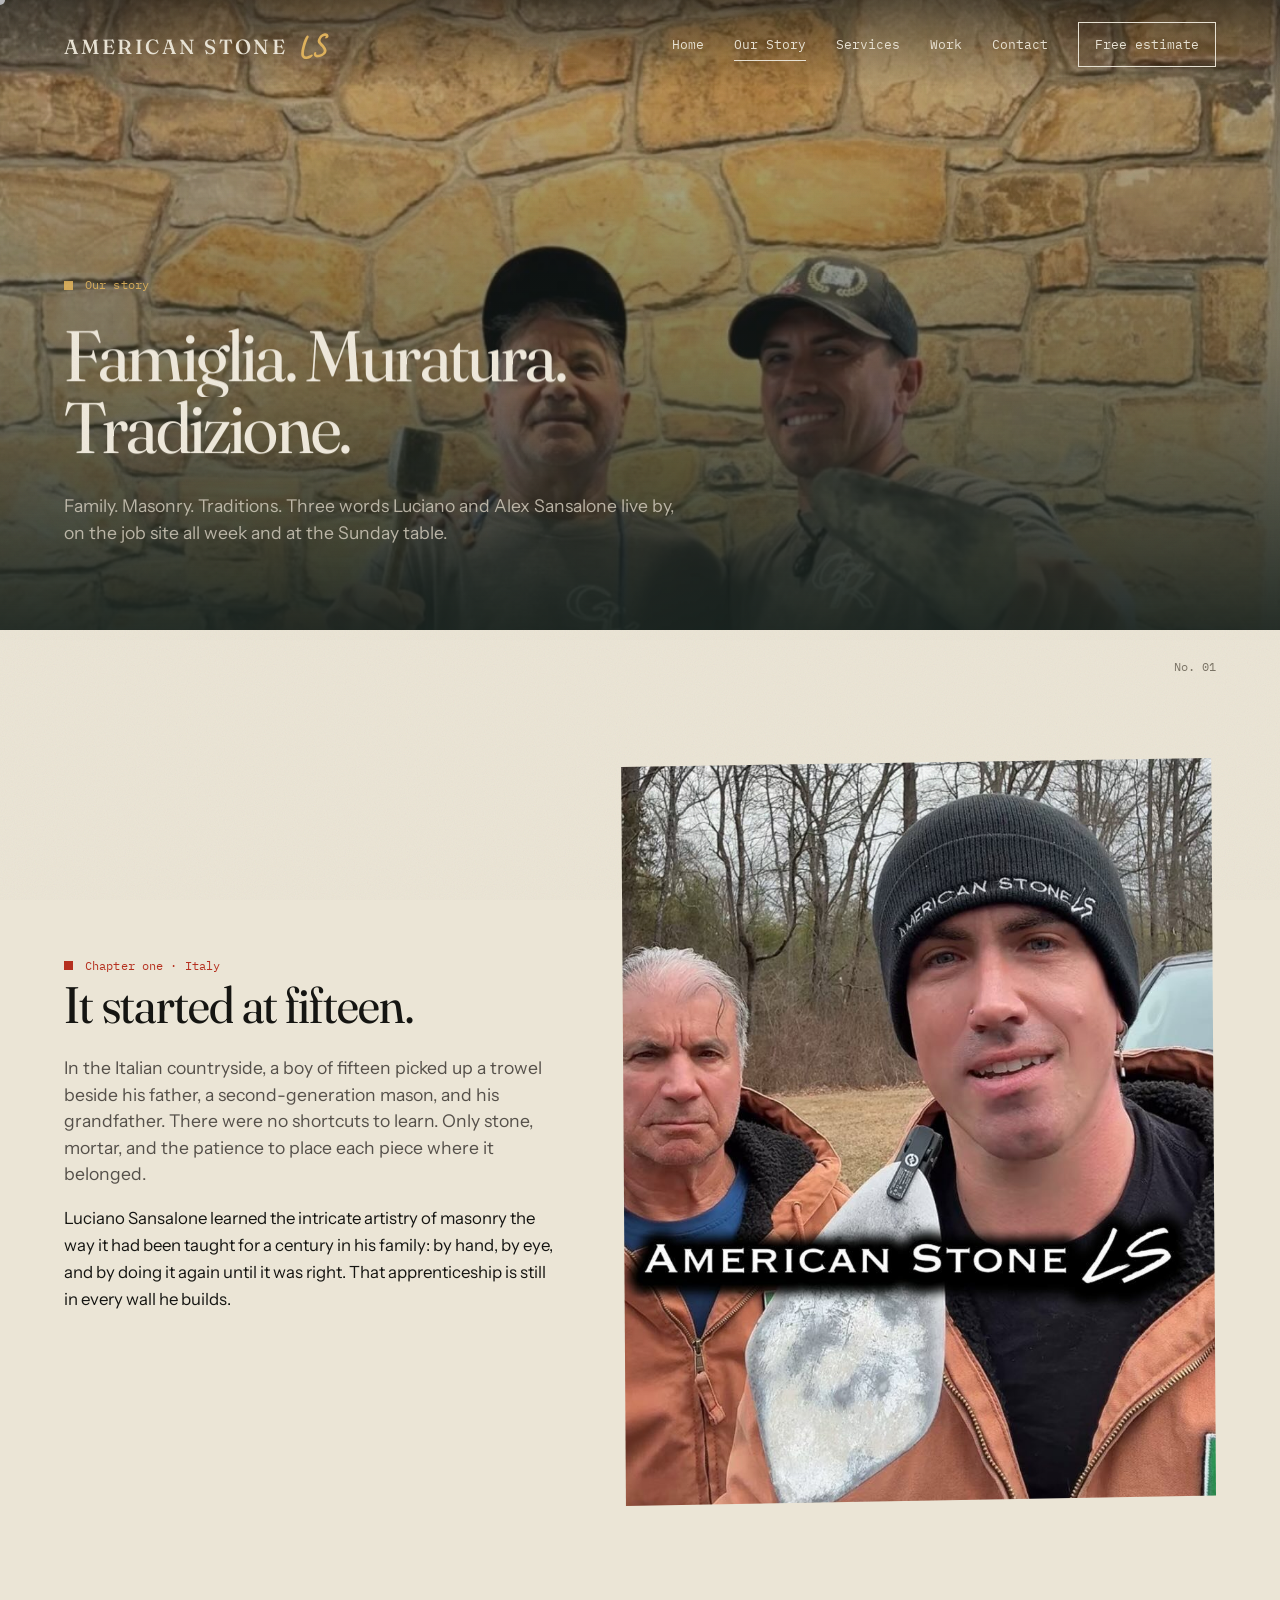
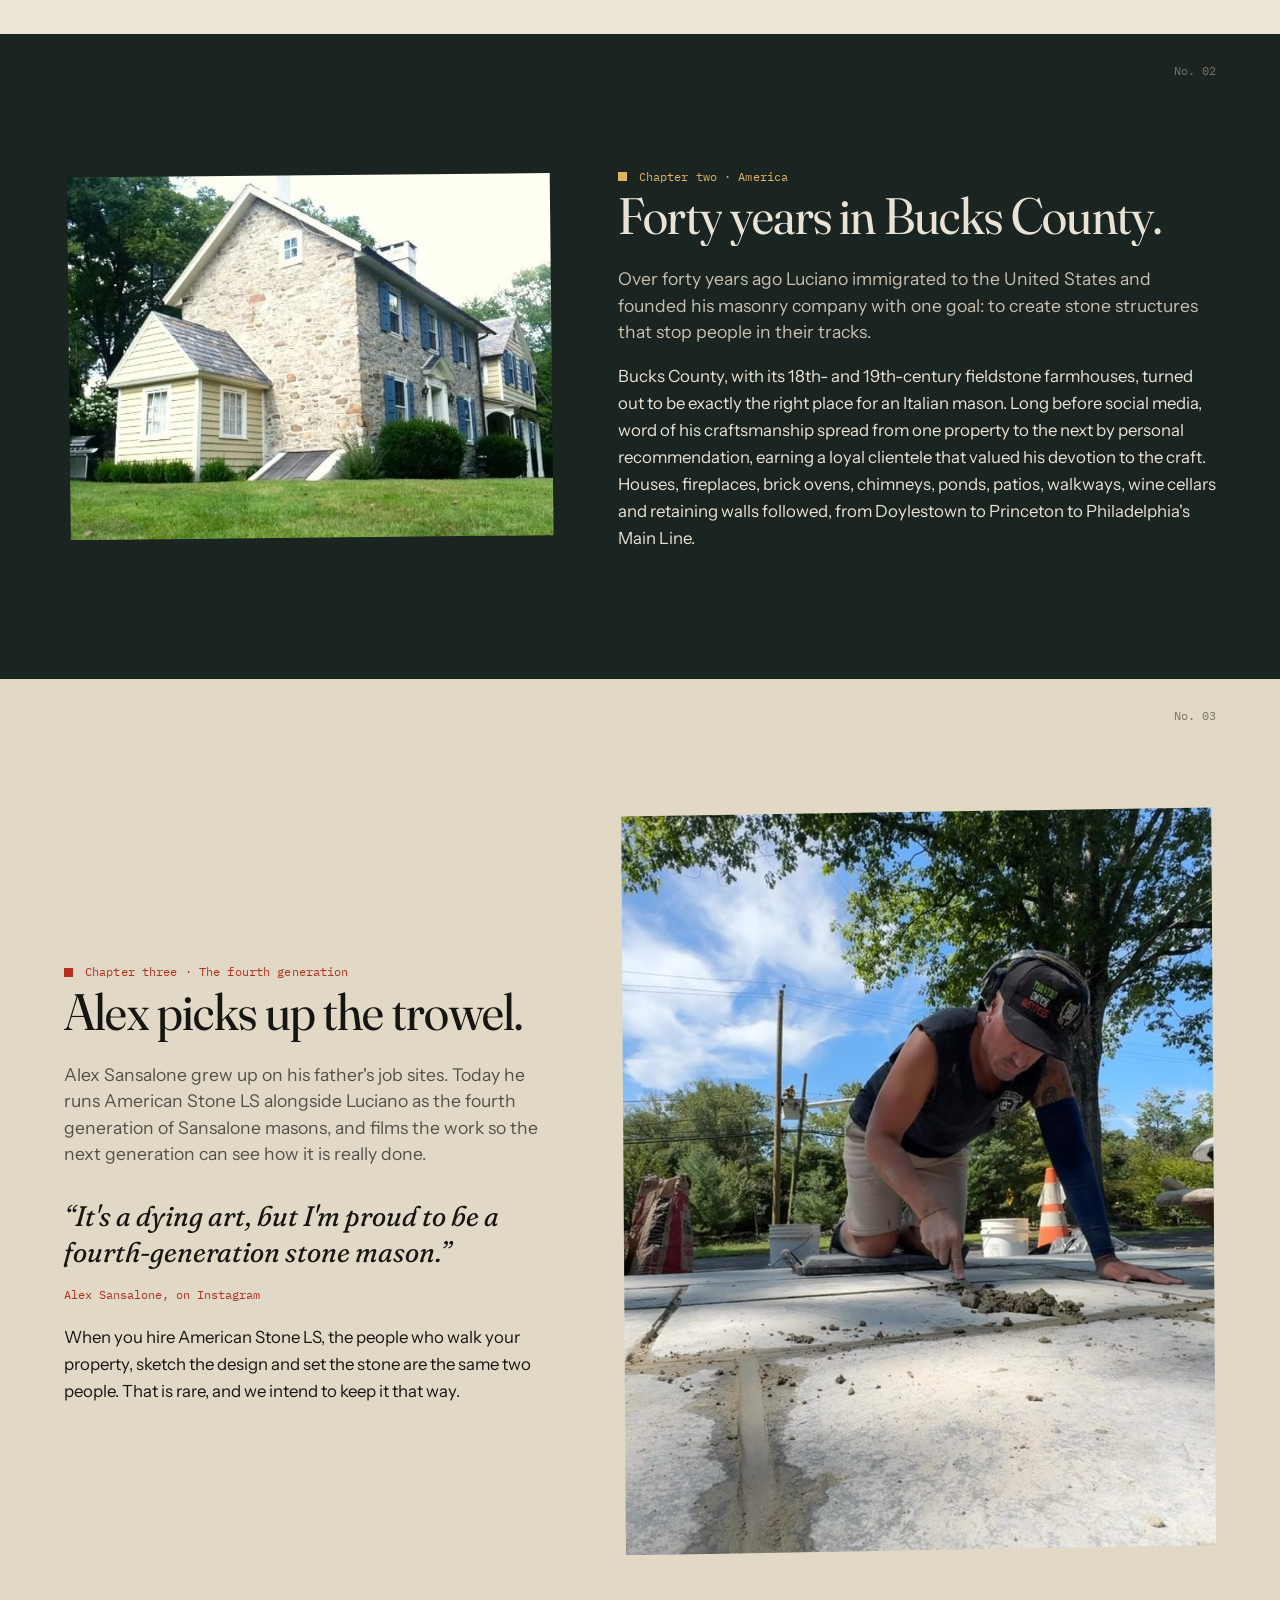
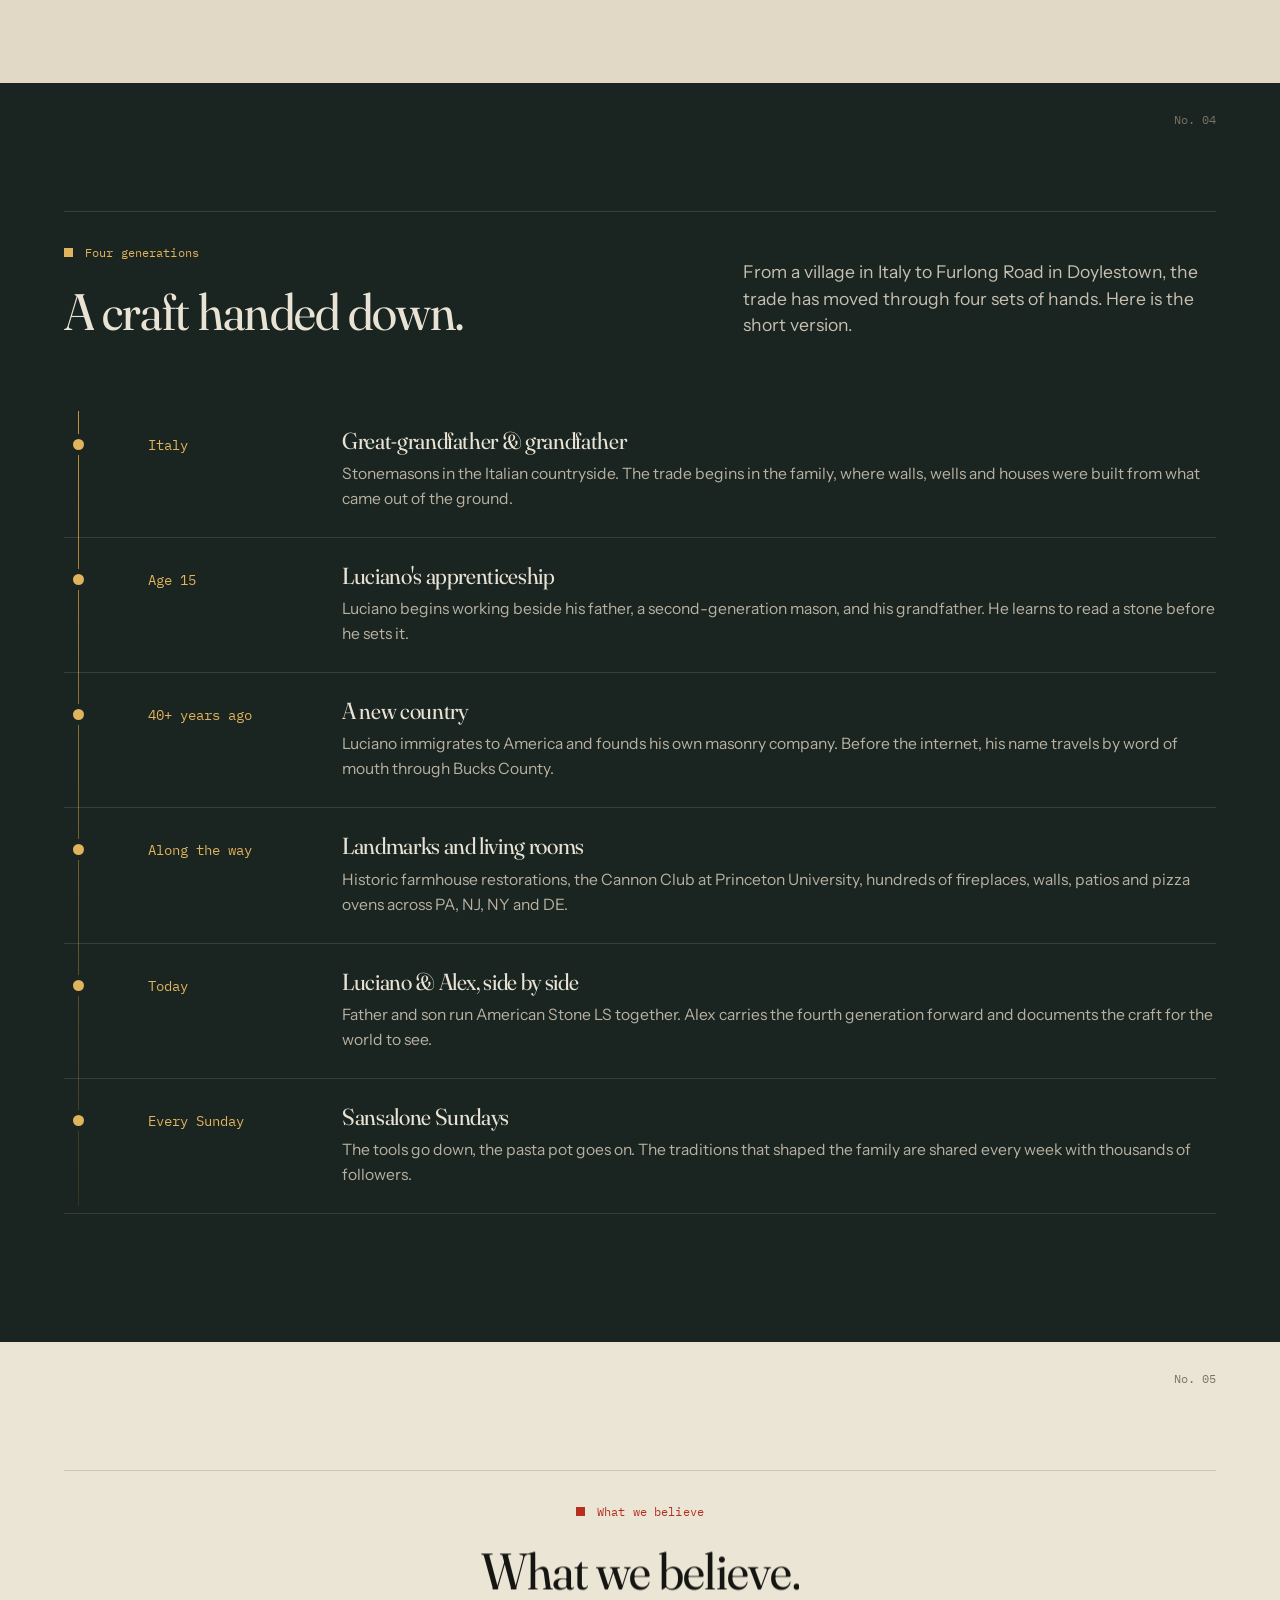
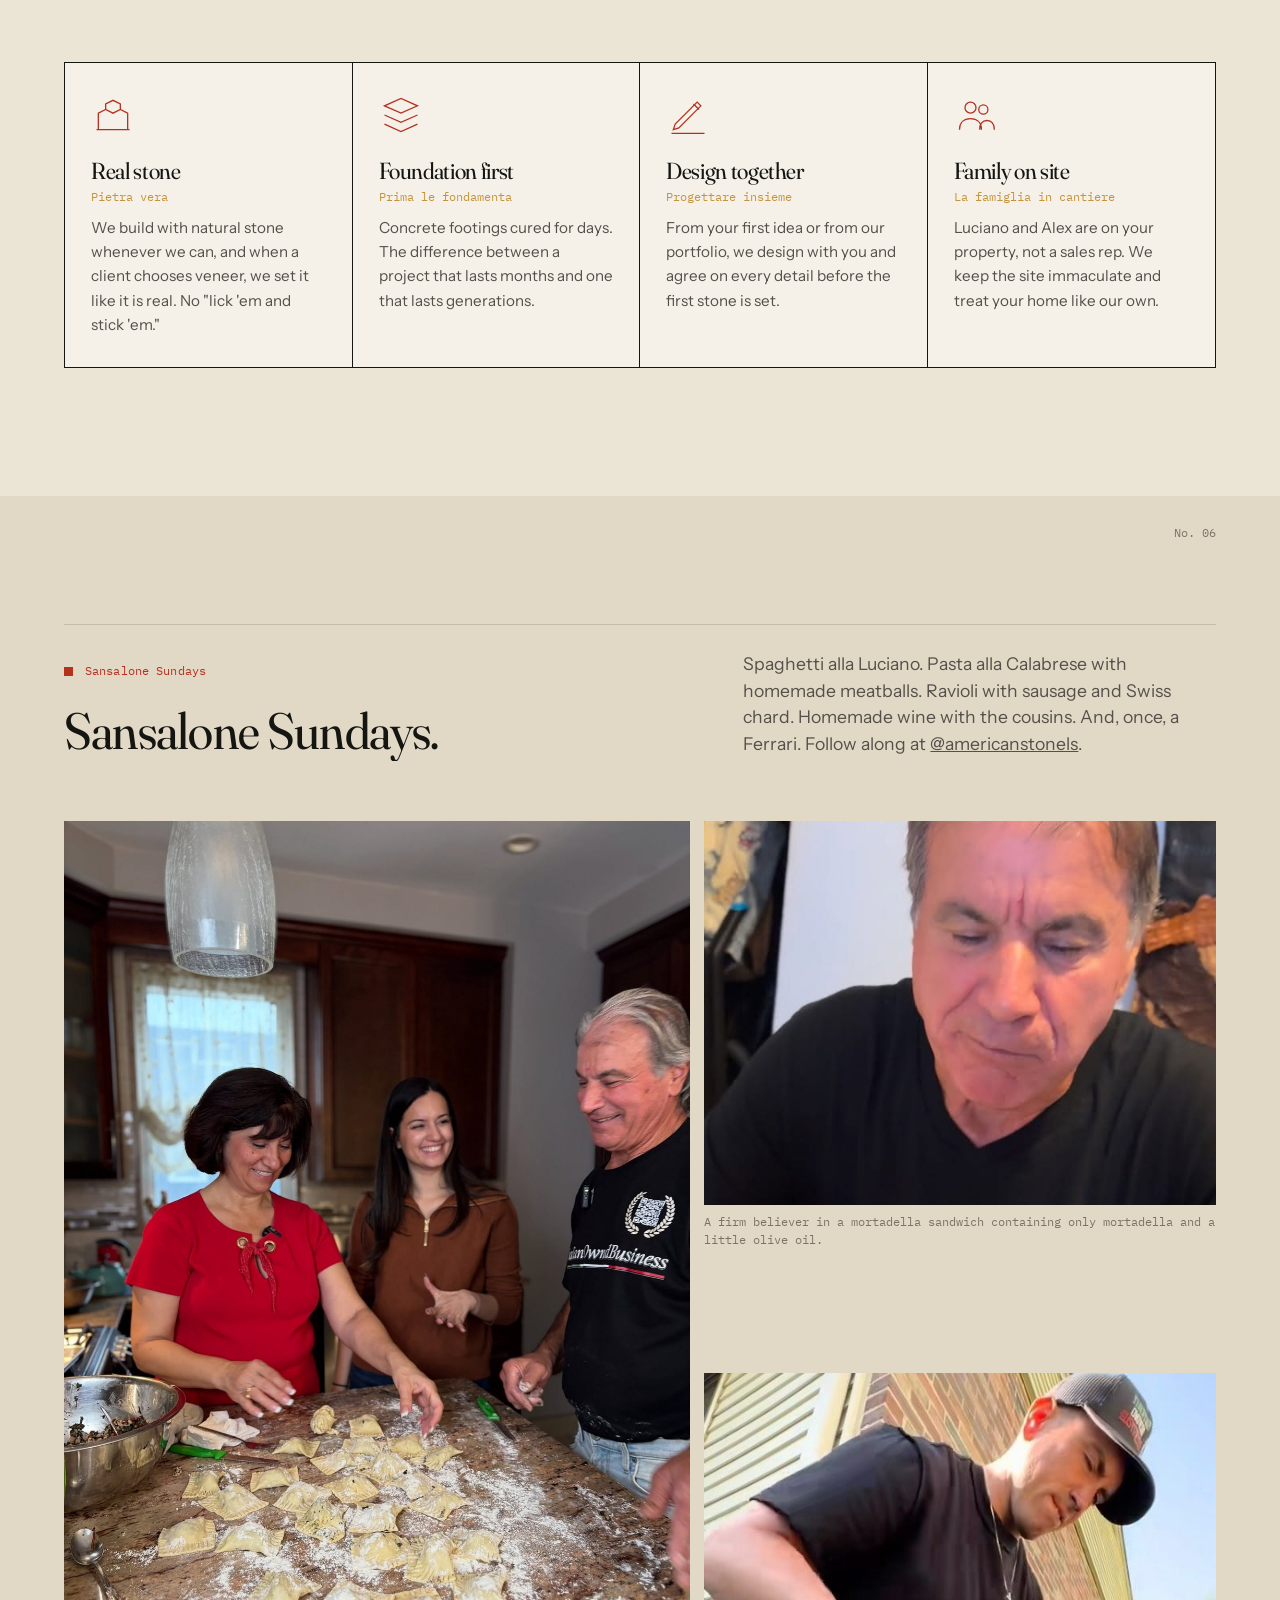
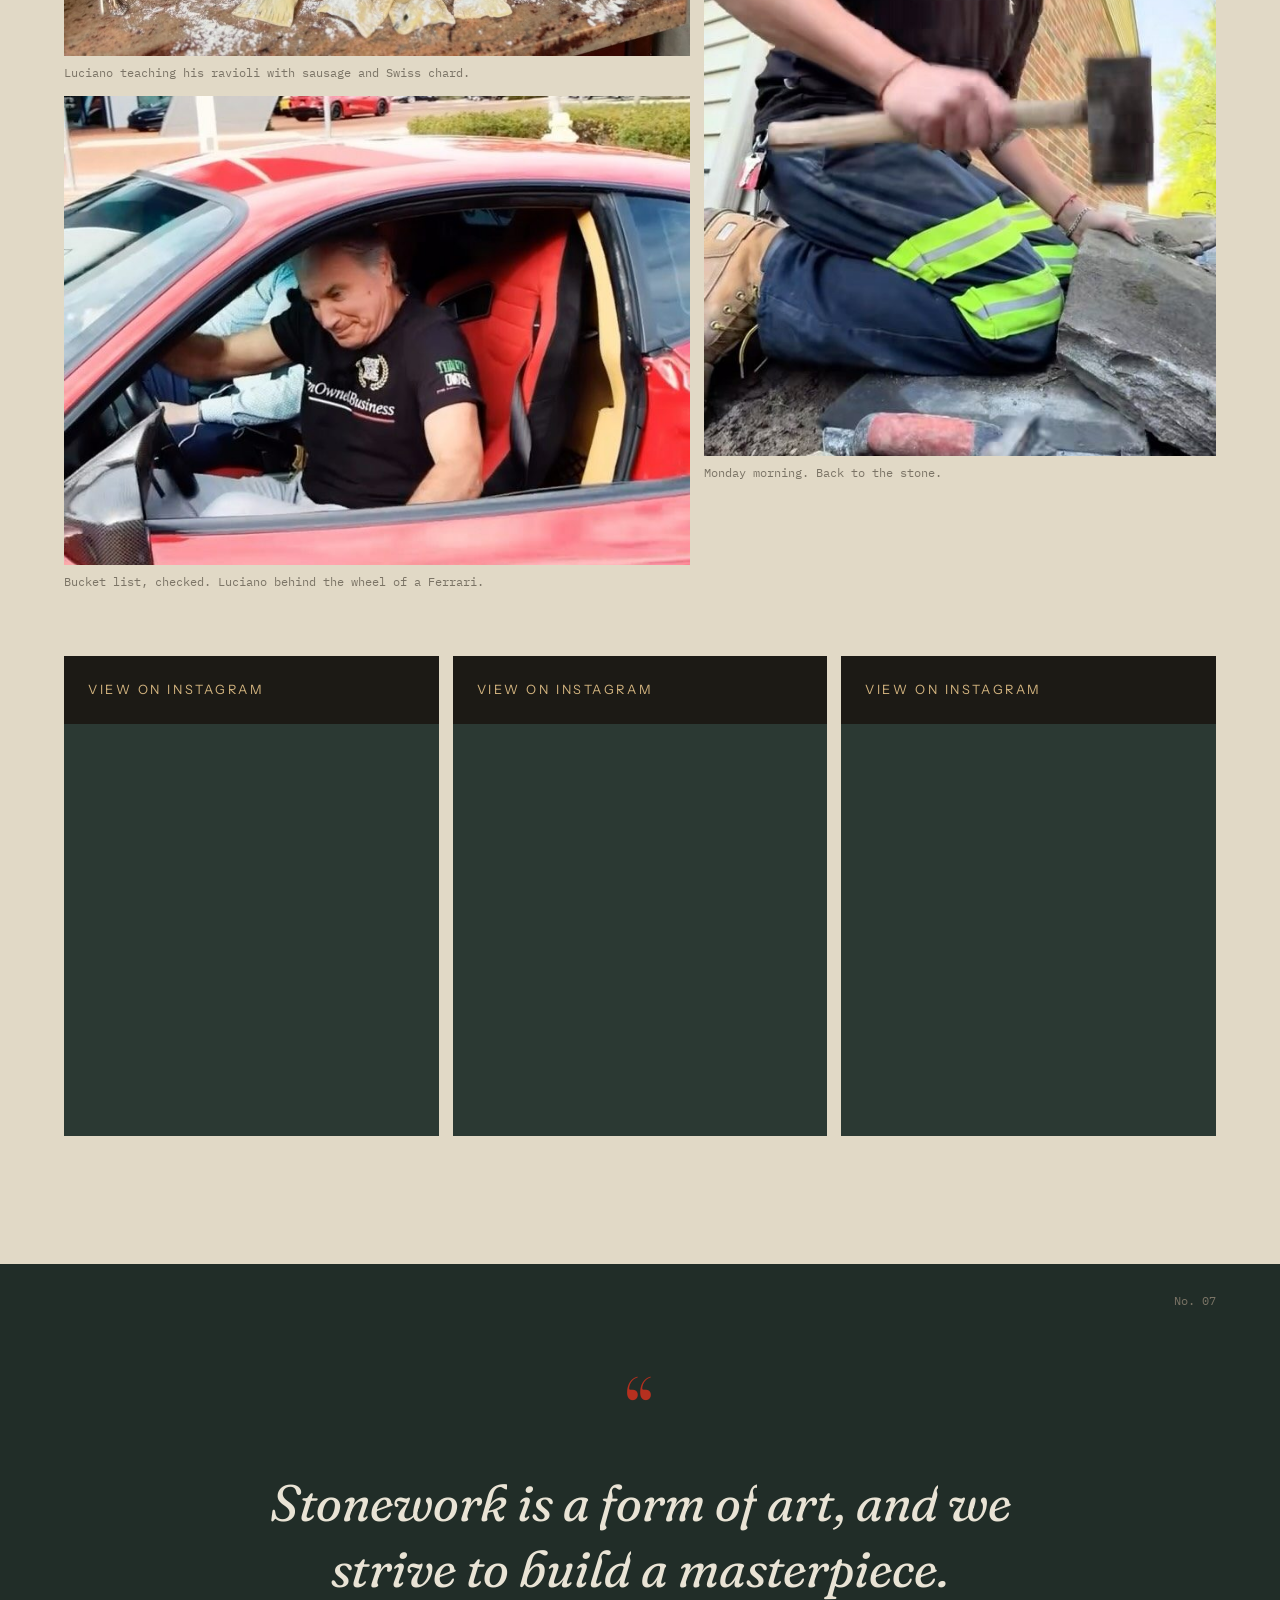
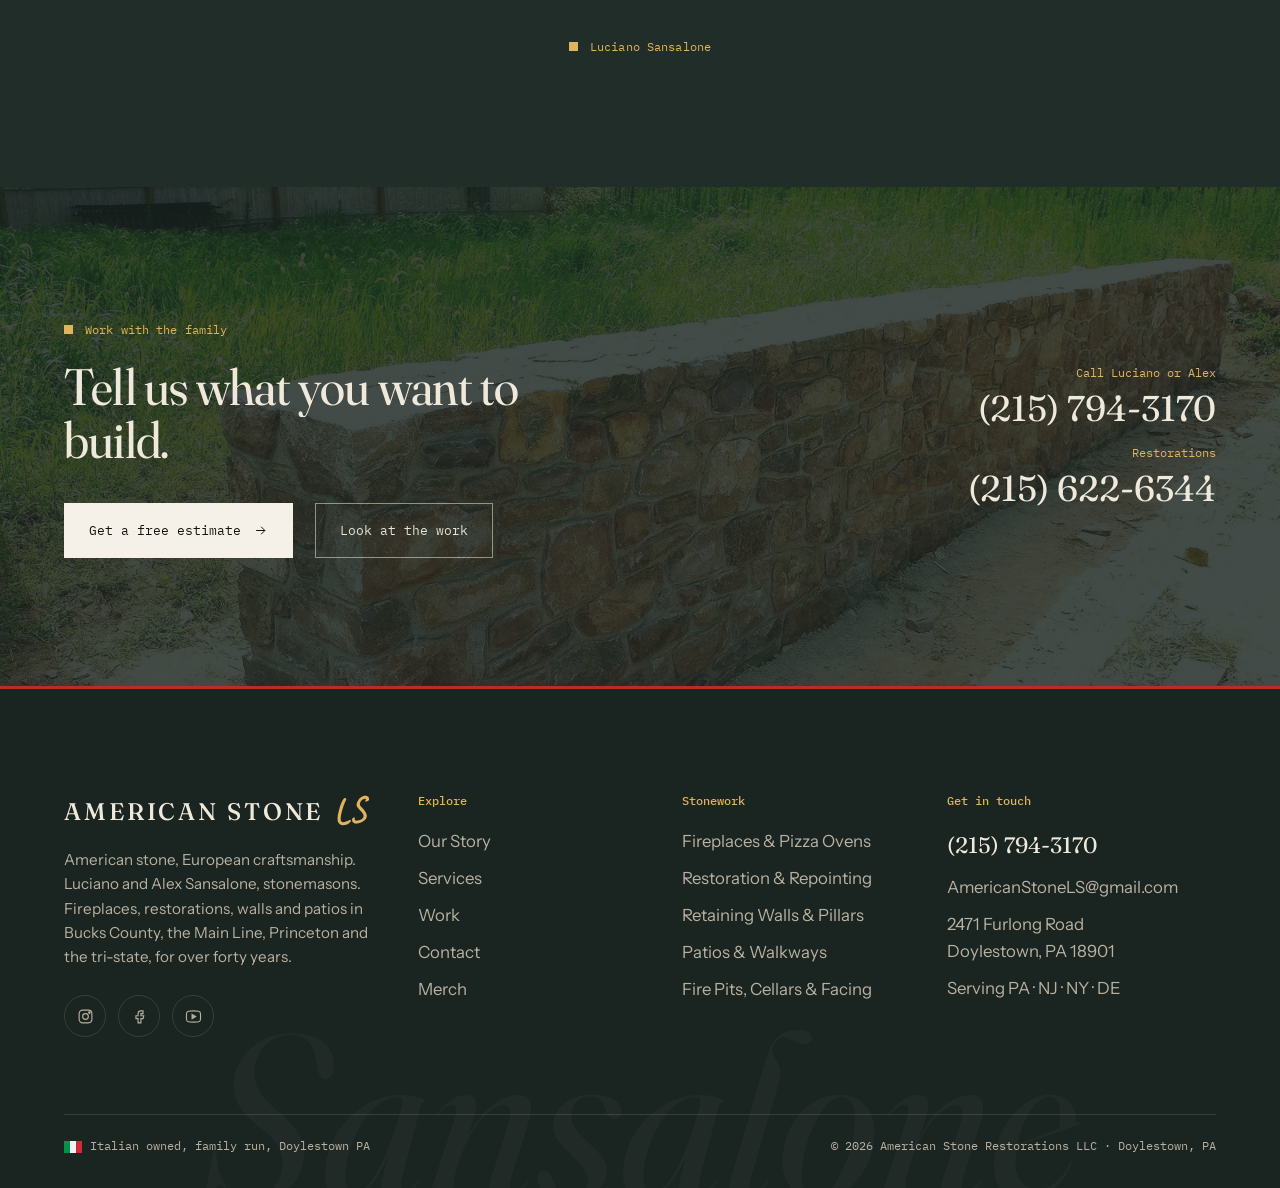
==== about.html @ a12a97d2 "American Stone LS website redesign Co-Authored-By: Claude Fable 5.1 <noreply@anthropic.com>" ====
<!DOCTYPE html>
<html lang="en" class="no-js">
<head>
<meta charset="utf-8">
<meta name="viewport" content="width=device-width, initial-scale=1">
<title>Our Story — Luciano &amp; Alex Sansalone | American Stone LS</title>
<meta name="description" content="Luciano Sansalone learned masonry at fifteen beside his father and grandfather in Italy. Forty years after immigrating to America, he and his son Alex carry a fourth-generation craft across Bucks County, PA.">
<link rel="icon" href="assets/img/favicon.svg" type="image/svg+xml">
<link rel="preconnect" href="https://fonts.googleapis.com">
<link rel="preconnect" href="https://fonts.gstatic.com" crossorigin>
<link href="https://fonts.googleapis.com/css2?family=Fraunces:ital,opsz,wght,SOFT@0,9..144,300..600,0..100;1,9..144,300..600,0..100&family=Instrument+Sans:ital,wght@0,400..700;1,400..700&family=IBM+Plex+Mono:wght@400;500&family=Caveat:wght@700&display=swap" rel="stylesheet">
<link rel="stylesheet" href="assets/css/styles.css">
<script>document.documentElement.classList.remove('no-js')</script>
</head>
<body>
<a class="skip" href="#main">Skip to content</a>
<div class="grain" aria-hidden="true"></div>
<div class="cursor" aria-hidden="true"></div>
<div class="loader" aria-hidden="true">
  <div class="loader-wall"></div>
  <div class="loader-mark"><span class="wm-text">American Stone</span><span class="wm-ls">LS</span><span class="tag">Doylestown, Pennsylvania</span></div>
  <div class="loader-line"><i></i></div>
</div>

<header class="header">
  <div class="container">
    <a class="wordmark" href="index.html" aria-label="American Stone LS — home"><span class="wm-text">American Stone</span><span class="wm-ls">LS</span></a>
    <nav class="nav" aria-label="Primary">
      <a href="index.html">Home</a>
      <a href="about.html">Our Story</a>
      <a href="services.html">Services</a>
      <a href="work.html">Work</a>
      <a href="contact.html">Contact</a>
      <a class="btn" href="contact.html">Free estimate</a>
    </nav>
    <button class="burger" aria-label="Open menu" aria-expanded="false" aria-controls="menu"><span></span><span></span><span></span></button>
  </div>
</header>
<div class="menu" id="menu">
  <ul>
    <li><a href="index.html">Home<small>01</small></a></li>
    <li><a href="about.html">Our Story<small>02</small></a></li>
    <li><a href="services.html">Services<small>03</small></a></li>
    <li><a href="work.html">Work<small>04</small></a></li>
    <li><a href="contact.html">Contact<small>05</small></a></li>
    <li><a href="contact.html">Free estimate<small>06</small></a></li>
  </ul>
  <div class="menu-foot">
    <a href="tel:+12157943170">(215) 794-3170</a>
    <a href="mailto:AmericanStoneLS@gmail.com">AmericanStoneLS@gmail.com</a>
    <span>Doylestown · Bucks County, PA</span>
  </div>
</div>

<main id="main">

<section class="hero hero-small">
  <div class="hero-media"><img src="assets/img/story/luciano-alex-wall.jpg" alt="Luciano and Alex Sansalone in front of a stone wall they built" style="object-position:center 22%" fetchpriority="high"></div>
  <div class="container">
    <p class="eyebrow brass" data-hero>Our story</p>
    <h1 class="split">Famiglia. Muratura. Tradizione.</h1>
    <p class="lede" data-hero>Family. Masonry. Traditions. Three words Luciano and Alex Sansalone live by, on the job site all week and at the Sunday table.</p>
  </div>
</section>

<!-- Chapter 1 -->
<section class="section">
  <div class="container">
    <div class="pull">
      <div>
        <p class="eyebrow" data-reveal>Chapter one · Italy</p>
        <h2 class="split">It started at fifteen.</h2>
        <p class="lede" style="margin-top:24px" data-reveal>In the Italian countryside, a boy of fifteen picked up a trowel beside his father, a second-generation mason, and his grandfather. There were no shortcuts to learn. Only stone, mortar, and the patience to place each piece where it belonged.</p>
        <p style="margin-top:18px" data-reveal>Luciano Sansalone learned the intricate artistry of masonry the way it had been taught for a century in his family: by hand, by eye, and by doing it again until it was right. That apprenticeship is still in every wall he builds.</p>
      </div>
      <figure class="set" data-reveal><img src="assets/img/story/profile.jpg" alt="Luciano and Alex Sansalone, close-up, with a trowel and Italian flag patches on their work jackets" loading="lazy"></figure>
    </div>
  </div>
</section>

<!-- Chapter 2 -->
<section class="section dark">
  <div class="container">
    <div class="pull">
      <figure class="set" data-reveal><img src="assets/img/work/farmhouse-shutters.jpg" alt="Historic stone farmhouse in Bucks County restored by American Stone LS" loading="lazy" style="aspect-ratio:4/3"></figure>
      <div>
        <p class="eyebrow brass" data-reveal>Chapter two · America</p>
        <h2 class="split">Forty years in Bucks County.</h2>
        <p class="lede" style="margin-top:24px" data-reveal>Over forty years ago Luciano immigrated to the United States and founded his masonry company with one goal: to create stone structures that stop people in their tracks.</p>
        <p style="margin-top:18px" data-reveal>Bucks County, with its 18th- and 19th-century fieldstone farmhouses, turned out to be exactly the right place for an Italian mason. Long before social media, word of his craftsmanship spread from one property to the next by personal recommendation, earning a loyal clientele that valued his devotion to the craft. Houses, fireplaces, brick ovens, chimneys, ponds, patios, walkways, wine cellars and retaining walls followed, from Doylestown to Princeton to Philadelphia's Main Line.</p>
      </div>
    </div>
  </div>
</section>

<!-- Chapter 3 -->
<section class="section stone-2">
  <div class="container">
    <div class="pull">
      <div>
        <p class="eyebrow" data-reveal>Chapter three · The fourth generation</p>
        <h2 class="split">Alex picks up the trowel.</h2>
        <p class="lede" style="margin-top:24px" data-reveal>Alex Sansalone grew up on his father's job sites. Today he runs American Stone LS alongside Luciano as the fourth generation of Sansalone masons, and films the work so the next generation can see how it is really done.</p>
        <blockquote class="quote" style="margin-top:30px" data-reveal>“It's a dying art, but I'm proud to be a fourth-generation stone mason.”<cite>Alex Sansalone, on Instagram</cite></blockquote>
        <p style="margin-top:22px" data-reveal>When you hire American Stone LS, the people who walk your property, sketch the design and set the stone are the same two people. That is rare, and we intend to keep it that way.</p>
      </div>
      <figure class="set" data-reveal><img src="assets/img/story/alex-patio-work.jpg" alt="Alex Sansalone restoring a flagstone patio on a Bucks County job site" loading="lazy"></figure>
    </div>
  </div>
</section>

<!-- Timeline -->
<section class="section dark">
  <div class="container">
    <div class="section-head">
      <div>
        <p class="eyebrow brass" data-reveal>Four generations</p>
        <h2 class="split">A craft handed down.</h2>
      </div>
      <p class="lede" data-reveal>From a village in Italy to Furlong Road in Doylestown, the trade has moved through four sets of hands. Here is the short version.</p>
    </div>
    <div class="timeline">
      <div class="tl-item" data-reveal><span class="year">Italy</span><div class="body"><h3>Great-grandfather &amp; grandfather</h3><p>Stonemasons in the Italian countryside. The trade begins in the family, where walls, wells and houses were built from what came out of the ground.</p></div></div>
      <div class="tl-item" data-reveal><span class="year">Age 15</span><div class="body"><h3>Luciano's apprenticeship</h3><p>Luciano begins working beside his father, a second-generation mason, and his grandfather. He learns to read a stone before he sets it.</p></div></div>
      <div class="tl-item" data-reveal><span class="year">40+ years ago</span><div class="body"><h3>A new country</h3><p>Luciano immigrates to America and founds his own masonry company. Before the internet, his name travels by word of mouth through Bucks County.</p></div></div>
      <div class="tl-item" data-reveal><span class="year">Along the way</span><div class="body"><h3>Landmarks and living rooms</h3><p>Historic farmhouse restorations, the Cannon Club at Princeton University, hundreds of fireplaces, walls, patios and pizza ovens across PA, NJ, NY and DE.</p></div></div>
      <div class="tl-item" data-reveal><span class="year">Today</span><div class="body"><h3>Luciano &amp; Alex, side by side</h3><p>Father and son run American Stone LS together. Alex carries the fourth generation forward and documents the craft for the world to see.</p></div></div>
      <div class="tl-item" data-reveal><span class="year">Every Sunday</span><div class="body"><h3>Sansalone Sundays</h3><p>The tools go down, the pasta pot goes on. The traditions that shaped the family are shared every week with thousands of followers.</p></div></div>
    </div>
  </div>
</section>

<!-- Values -->
<section class="section">
  <div class="container">
    <div class="section-head stack">
      <div>
        <p class="eyebrow center" data-reveal>What we believe</p>
        <h2 class="split">What we believe.</h2>
      </div>
    </div>
    <div class="values">
      <div class="value" data-reveal>
        <svg class="glyph" viewBox="0 0 48 48" fill="none" stroke="currentColor" stroke-width="1.4"><path d="M6 40h36M8 40V22l8-4 8 4 8-4 8 4v18M16 18v-6l8-4 8 4v6"/></svg>
        <h3>Real stone</h3><span class="it">Pietra vera</span>
        <p>We build with natural stone whenever we can, and when a client chooses veneer, we set it like it is real. No "lick 'em and stick 'em."</p>
      </div>
      <div class="value" data-reveal data-delay="0.1">
        <svg class="glyph" viewBox="0 0 48 48" fill="none" stroke="currentColor" stroke-width="1.4"><path d="M6 34l18 8 18-8M6 24l18 8 18-8M6 14l18 8 18-8-18-8-18 8z"/></svg>
        <h3>Foundation first</h3><span class="it">Prima le fondamenta</span>
        <p>Concrete footings cured for days. The difference between a project that lasts months and one that lasts generations.</p>
      </div>
      <div class="value" data-reveal data-delay="0.2">
        <svg class="glyph" viewBox="0 0 48 48" fill="none" stroke="currentColor" stroke-width="1.4"><path d="M8 40l6-2L38 14l-4-4L10 34l-2 6z"/><path d="M30 12l6 6M6 44h36"/></svg>
        <h3>Design together</h3><span class="it">Progettare insieme</span>
        <p>From your first idea or from our portfolio, we design with you and agree on every detail before the first stone is set.</p>
      </div>
      <div class="value" data-reveal data-delay="0.3">
        <svg class="glyph" viewBox="0 0 48 48" fill="none" stroke="currentColor" stroke-width="1.4"><circle cx="18" cy="16" r="6"/><circle cx="32" cy="18" r="5"/><path d="M6 40c0-8 5-12 12-12s12 4 12 12M28 40c0-6 3-10 8-10s8 4 8 10"/></svg>
        <h3>Family on site</h3><span class="it">La famiglia in cantiere</span>
        <p>Luciano and Alex are on your property, not a sales rep. We keep the site immaculate and treat your home like our own.</p>
      </div>
    </div>
  </div>
</section>

<!-- Sundays -->
<section class="section stone-2">
  <div class="container">
    <div class="section-head">
      <div>
        <p class="eyebrow" data-reveal>Sansalone Sundays</p>
        <h2 class="split">Sansalone Sundays.</h2>
      </div>
      <p class="lede" data-reveal>Spaghetti alla Luciano. Pasta alla Calabrese with homemade meatballs. Ravioli with sausage and Swiss chard. Homemade wine with the cousins. And, once, a Ferrari. Follow along at <a href="https://www.instagram.com/americanstonels/" target="_blank" rel="noopener" style="text-decoration:underline">@americanstonels</a>.</p>
    </div>
    <div class="portrait-grid">
      <div class="col">
        <figure class="set" data-reveal><img class="tall" src="assets/img/story/luciano-ravioli.jpg" alt="Luciano Sansalone making ravioli in a kitchen with two friends" loading="lazy"><figcaption>Luciano teaching his ravioli with sausage and Swiss chard.</figcaption></figure>
        <figure class="set" data-reveal><img class="wide" src="assets/img/story/luciano-ferrari.jpg" alt="Luciano Sansalone at the wheel of a red Ferrari" loading="lazy" style="object-position:center 40%"><figcaption>Bucket list, checked. Luciano behind the wheel of a Ferrari.</figcaption></figure>
      </div>
      <div class="col">
        <figure class="set" data-reveal data-delay="0.1"><img class="wide" src="assets/img/story/luciano-mortadella.jpg" alt="Luciano Sansalone enjoying a mortadella sandwich" loading="lazy" style="object-position:center 30%"><figcaption>A firm believer in a mortadella sandwich containing only mortadella and a little olive oil.</figcaption></figure>
        <figure class="set" data-reveal data-delay="0.1"><img class="tall" src="assets/img/story/alex-hammer.jpg" alt="Alex Sansalone splitting stone with a hammer" loading="lazy"><figcaption>Monday morning. Back to the stone.</figcaption></figure>
      </div>
    </div>
    <div class="ig-embeds" style="margin-top:clamp(40px,5vw,72px)" data-reveal>
      <div class="ig-slot" data-permalink="https://www.instagram.com/reel/Da1Gx4AxeD8/"></div>
      <div class="ig-slot" data-permalink="https://www.instagram.com/reel/DcBZTORx5Gu/"></div>
      <div class="ig-slot" data-permalink="https://www.instagram.com/reel/DTjDdMJkVzX/"></div>
    </div>
  </div>
</section>

<!-- Quote -->
<section class="section dark-2">
  <div class="container center">
    <span class="quote-mark" aria-hidden="true">“</span>
    <blockquote class="quote split" style="max-width:26ch;margin-inline:auto;font-size:clamp(1.9rem,4vw,3.6rem)">Stonework is a form of art, and we strive to build a masterpiece.</blockquote>
    <p class="eyebrow brass center" style="margin-top:34px" data-reveal>Luciano Sansalone</p>
  </div>
</section>

<section class="cta section">
  <div class="cta-media"><img src="assets/img/work/wall-fieldstone.jpg" alt="" loading="lazy"></div>
  <div class="container">
    <div>
      <p class="eyebrow brass" data-reveal>Work with the family</p>
      <h2 class="split">Tell us what you want to build.</h2>
      <div class="btn-group" style="margin-top:36px" data-reveal>
        <a class="btn btn-light" href="contact.html">Get a free estimate <svg class="arrow" viewBox="0 0 24 24" fill="none" stroke="currentColor" stroke-width="1.6"><path d="M5 12h14M13 6l6 6-6 6"/></svg></a>
        <a class="btn btn-ghost" href="work.html">Look at the work</a>
      </div>
    </div>
    <div class="phones" data-reveal>
      <div><small>Call Luciano or Alex</small><a class="tel" href="tel:+12157943170">(215) 794-3170</a></div>
      <div><small>Restorations</small><a class="tel" href="tel:+12156226344">(215) 622-6344</a></div>
    </div>
  </div>
</section>

</main>

<footer class="footer">
  <div class="container">
    <div class="footer-grid">
      <div>
        <a class="wordmark" href="index.html"><span class="wm-text">American Stone</span><span class="wm-ls">LS</span></a>
        <p>American stone, European craftsmanship. Luciano and Alex Sansalone, stonemasons. Fireplaces, restorations, walls and patios in Bucks County, the Main Line, Princeton and the tri-state, for over forty years.</p>
        <div class="socials">
          <a href="https://www.instagram.com/americanstonels/" target="_blank" rel="noopener" aria-label="Instagram"><svg viewBox="0 0 24 24" fill="none" stroke="currentColor" stroke-width="1.6"><rect x="3" y="3" width="18" height="18" rx="5"/><circle cx="12" cy="12" r="4"/><circle cx="17.5" cy="6.5" r="1" fill="currentColor"/></svg></a>
          <a href="https://www.facebook.com/AmericanstoneLS/" target="_blank" rel="noopener" aria-label="Facebook"><svg viewBox="0 0 24 24" fill="none" stroke="currentColor" stroke-width="1.6"><path d="M14 8h3V4h-3a4 4 0 0 0-4 4v3H7v4h3v6h4v-6h3l1-4h-4V8z"/></svg></a>
          <a href="https://www.youtube.com/@americanstonels5466" target="_blank" rel="noopener" aria-label="YouTube"><svg viewBox="0 0 24 24" fill="none" stroke="currentColor" stroke-width="1.6"><path d="M22 12s0-4-.5-5.5A3 3 0 0 0 19.4 4.6C17.9 4 12 4 12 4s-5.9 0-7.4.6A3 3 0 0 0 2.5 6.5C2 8 2 12 2 12s0 4 .5 5.5a3 3 0 0 0 2.1 1.9C6.1 20 12 20 12 20s5.9 0 7.4-.6a3 3 0 0 0 2.1-1.9C22 16 22 12 22 12z"/><path d="M10 9l5 3-5 3V9z" fill="currentColor"/></svg></a>
        </div>
      </div>
      <div>
        <h4>Explore</h4>
        <ul><li><a href="about.html">Our Story</a></li><li><a href="services.html">Services</a></li><li><a href="work.html">Work</a></li><li><a href="contact.html">Contact</a></li><li><a href="https://www.americanstonels.com/merch" target="_blank" rel="noopener">Merch</a></li></ul>
      </div>
      <div>
        <h4>Stonework</h4>
        <ul><li><a href="services.html#fireplaces">Fireplaces &amp; Pizza Ovens</a></li><li><a href="services.html#restoration">Restoration &amp; Repointing</a></li><li><a href="services.html#walls">Retaining Walls &amp; Pillars</a></li><li><a href="services.html#patios">Patios &amp; Walkways</a></li><li><a href="services.html#more">Fire Pits, Cellars &amp; Facing</a></li></ul>
      </div>
      <div>
        <h4>Get in touch</h4>
        <ul>
          <li><a class="tel" href="tel:+12157943170">(215) 794-3170</a></li>
          <li><a href="mailto:AmericanStoneLS@gmail.com">AmericanStoneLS@gmail.com</a></li>
          <li><address>2471 Furlong Road<br>Doylestown, PA 18901</address></li>
          <li>Serving PA · NJ · NY · DE</li>
        </ul>
      </div>
    </div>
    <div class="footer-bottom">
      <span><span class="flag" aria-hidden="true"><i></i><i></i><i></i></span>Italian owned, family run, Doylestown PA</span>
      <span>© <span data-year>2026</span> American Stone Restorations LLC · Doylestown, PA</span>
    </div>
  </div>
  <div class="footer-big" aria-hidden="true">Sansalone</div>
</footer>

<div class="lightbox" role="dialog" aria-modal="true" aria-label="Image viewer">
  <figure><img src="" alt=""><figcaption></figcaption></figure>
  <button class="lb-close" aria-label="Close"><svg viewBox="0 0 24 24" fill="none" stroke="currentColor" stroke-width="1.6"><path d="M6 6l12 12M18 6L6 18"/></svg></button>
  <button class="lb-prev" aria-label="Previous"><svg viewBox="0 0 24 24" fill="none" stroke="currentColor" stroke-width="1.6"><path d="M15 6l-6 6 6 6"/></svg></button>
  <button class="lb-next" aria-label="Next"><svg viewBox="0 0 24 24" fill="none" stroke="currentColor" stroke-width="1.6"><path d="M9 6l6 6-6 6"/></svg></button>
</div>

<script src="https://cdn.jsdelivr.net/npm/gsap@3/dist/gsap.min.js"></script>
<script src="https://cdn.jsdelivr.net/npm/gsap@3/dist/ScrollTrigger.min.js"></script>
<script src="https://cdn.jsdelivr.net/npm/lenis@1/dist/lenis.min.js"></script>
<script src="assets/js/main.js"></script>
</body>
</html>
---- assets/css/styles.css ----
/* ==========================================================================
   American Stone LS
   Limestone paper, pine-black, a single Italian red, fieldstone ochre.
   Fraunces for display, Instrument Sans for reading, Plex Mono for labels,
   Caveat for the "LS" signature.
   ========================================================================== */

:root {
  --paper: #ebe5d6;
  --paper-2: #e1d9c6;
  --chalk: #f5f1e8;
  --ink: #151512;
  --pine: #1a2420;
  --pine-2: #212d28;
  --pine-3: #2b3933;
  --rosso: #b5301f;
  --rosso-2: #96261a;
  --ochre: #c4933c;
  --ochre-2: #e0b35d;
  --mortar: #7b7466;
  --mortar-2: #55504a;
  --bluestone: #4e5b63;
  --line: rgba(21,21,18,0.14);
  --line-dark: rgba(233,227,213,0.14);

  --font-display: "Fraunces", "Iowan Old Style", Georgia, serif;
  --font-body: "Instrument Sans", "Helvetica Neue", Arial, sans-serif;
  --font-mono: "IBM Plex Mono", "SFMono-Regular", Menlo, monospace;
  --font-script: "Caveat", cursive;

  --container: 1360px;
  --gutter: clamp(20px, 5vw, 64px);
  --section: clamp(80px, 10vw, 150px);
  --ease-out: cubic-bezier(0.16, 1, 0.3, 1);
  --ease-in-out: cubic-bezier(0.83, 0, 0.17, 1);
  --cut: polygon(0.6% 1.2%, 99.2% 0, 100% 98.6%, 1.4% 100%);
}

/* ---------- Reset ---------- */
*, *::before, *::after { box-sizing: border-box; }
html { -webkit-text-size-adjust: 100%; scroll-behavior: smooth; }
html.lenis, html.lenis body { height: auto; }
.lenis.lenis-smooth { scroll-behavior: auto !important; }
.lenis.lenis-stopped { overflow: hidden; }
body { margin: 0; font-family: var(--font-body); font-size: 1.05rem; line-height: 1.6; color: var(--ink); background: var(--paper); -webkit-font-smoothing: antialiased; overflow-x: hidden; }
img, svg, video, iframe { max-width: 100%; display: block; }
img { height: auto; }
a { color: inherit; text-decoration: none; }
button { font: inherit; color: inherit; background: none; border: 0; cursor: pointer; padding: 0; }
ul, ol { margin: 0; padding: 0; list-style: none; }
h1, h2, h3, h4, p, figure, blockquote, dl, dd { margin: 0; }
address { font-style: normal; }
::selection { background: var(--rosso); color: var(--chalk); }
:focus-visible { outline: 2px solid var(--rosso); outline-offset: 3px; }

.grain { position: fixed; inset: 0; z-index: 9990; pointer-events: none; opacity: 0.07; mix-blend-mode: multiply; background-image: url("data:image/svg+xml,%3Csvg xmlns='http://www.w3.org/2000/svg' width='220' height='220'%3E%3Cfilter id='n'%3E%3CfeTurbulence type='fractalNoise' baseFrequency='0.9' numOctaves='3' stitchTiles='stitch'/%3E%3C/filter%3E%3Crect width='100%25' height='100%25' filter='url(%23n)'/%3E%3C/svg%3E"); }

/* ---------- Typography ---------- */
h1, h2, h3, .h1, .h2, .h3, .h4, .display { font-family: var(--font-display); font-weight: 400; line-height: 1.04; letter-spacing: -0.015em; font-variation-settings: "opsz" 120, "SOFT" 30; }
h1, .h1 { font-size: clamp(2.6rem, 6.2vw, 5.6rem); line-height: 1; letter-spacing: -0.025em; }
h2, .h2 { font-size: clamp(2rem, 4vw, 3.6rem); }
h3, .h3 { font-size: clamp(1.45rem, 2.1vw, 1.9rem); }
.h4 { font-size: clamp(1.25rem, 1.6vw, 1.5rem); }
.i, em.i { font-style: italic; }
.italic-word { font-style: normal; color: var(--rosso); }
.dark .italic-word { color: var(--ochre-2); }
.eyebrow { display: inline-flex; align-items: center; gap: 12px; font-family: var(--font-mono); font-size: 0.78rem; letter-spacing: 0.01em; color: var(--rosso); }
.eyebrow::before { content: ""; width: 9px; height: 9px; background: currentColor; flex: none; }
.eyebrow.center::after { content: none; }
.eyebrow.brass { color: var(--ochre-2); }
.lede { font-size: clamp(1.1rem, 1.35vw, 1.28rem); line-height: 1.5; color: var(--mortar-2); }
.dark .lede { color: #c7c0b0; }
.small { font-size: 0.9rem; }
.muted { color: var(--mortar); }
.measure { max-width: 62ch; }
.center { text-align: center; }
.script { font-family: var(--font-script); font-weight: 700; }
.mono { font-family: var(--font-mono); font-size: 0.8rem; }

/* ---------- Layout ---------- */
.container { width: min(var(--container), 100% - var(--gutter) * 2); margin-inline: auto; }
.section { padding-block: var(--section); position: relative; }
main { counter-reset: sec; }
main > .section:not(.cta)::before { counter-increment: sec; content: "No. 0" counter(sec); position: absolute; top: 28px; right: var(--gutter); font-family: var(--font-mono); font-size: 0.72rem; color: var(--mortar); }
.section.tight { padding-block: clamp(56px, 7vw, 100px); }
.dark { background: var(--pine); color: #e9e3d5; }
.dark-2 { background: var(--pine-2); color: #e9e3d5; }
.paper { background: var(--chalk); }
.stone-2 { background: var(--paper-2); }
.grid { display: grid; gap: clamp(24px, 4vw, 56px); }
.grid-2 { grid-template-columns: repeat(2, 1fr); }
.grid-3 { grid-template-columns: repeat(3, 1fr); }
.grid-4 { grid-template-columns: repeat(4, 1fr); }
.section-head { display: grid; grid-template-columns: 1.15fr 0.85fr; gap: 40px; align-items: end; margin-bottom: clamp(36px, 5vw, 64px); padding-top: 26px; border-top: 1px solid var(--line); }
.dark .section-head, .dark-2 .section-head { border-color: var(--line-dark); }
.section-head .lede { max-width: 46ch; }
.section-head.stack { grid-template-columns: 1fr; text-align: center; justify-items: center; }
.section-head h2 { margin-top: 20px; max-width: 18ch; }
.section-head.stack h2 { max-width: 24ch; }
.rule { height: 1px; background: var(--line); border: 0; margin: 0; }
@media (max-width: 960px) { .grid-3, .grid-4 { grid-template-columns: repeat(2, 1fr); } .section-head { grid-template-columns: 1fr; } }
@media (max-width: 640px) { .grid-2, .grid-3, .grid-4 { grid-template-columns: 1fr; } }

/* ---------- Buttons ---------- */
.btn { position: relative; display: inline-flex; align-items: center; justify-content: center; gap: 12px; padding: 16px 24px; font-family: var(--font-mono); font-size: 0.82rem; border: 1px solid var(--ink); overflow: hidden; isolation: isolate; transition: color 0.3s, border-color 0.3s; white-space: nowrap; }
.btn::before { content: ""; position: absolute; inset: 0; z-index: -1; transform: translateY(101%); transition: transform 0.45s var(--ease-in-out); }
.btn:hover::before, .btn:focus-visible::before { transform: translateY(0); }
.btn .arrow { width: 15px; height: 15px; transition: transform 0.35s var(--ease-out); }
.btn:hover .arrow { transform: translateX(4px); }
.btn-primary { background: var(--rosso); color: var(--chalk); border-color: var(--rosso); }
.btn-primary::before { background: var(--ink); }
.btn-primary:hover { border-color: var(--ink); }
.dark .btn-primary::before, .cta .btn-primary::before { background: var(--chalk); }
.dark .btn-primary:hover, .cta .btn-primary:hover { color: var(--ink); border-color: var(--chalk); }
.btn-ghost { color: var(--ink); }
.btn-ghost::before { background: var(--ink); }
.btn-ghost:hover { color: var(--chalk); }
.dark .btn-ghost, .hero .btn-ghost, .cta .btn-ghost { color: #e9e3d5; border-color: rgba(233,227,213,0.55); }
.dark .btn-ghost::before, .hero .btn-ghost::before, .cta .btn-ghost::before { background: var(--chalk); }
.dark .btn-ghost:hover, .hero .btn-ghost:hover, .cta .btn-ghost:hover { color: var(--ink); }
.btn-light { background: var(--chalk); color: var(--ink); border-color: var(--chalk); }
.btn-light::before { background: var(--rosso); }
.btn-light:hover { color: var(--chalk); border-color: var(--rosso); }
.link { display: inline-flex; align-items: center; gap: 8px; font-family: var(--font-mono); font-size: 0.82rem; border-bottom: 1px solid currentColor; padding-bottom: 3px; transition: color 0.3s; }
.link:hover { color: var(--rosso); }
.dark .link:hover { color: var(--ochre-2); }
.link .arrow { width: 13px; height: 13px; }
.btn-group { display: flex; flex-wrap: wrap; gap: 14px 22px; align-items: center; }

/* ---------- Header ---------- */
.header { position: fixed; inset: 0 0 auto 0; z-index: 900; padding: 22px 0; color: #e9e3d5; transition: padding 0.4s var(--ease-out), background 0.4s, color 0.4s, transform 0.5s var(--ease-out), box-shadow 0.4s; }
.header::after { content: ""; position: absolute; inset: 0; z-index: -1; background: linear-gradient(to bottom, rgba(21,21,18,0.6), rgba(21,21,18,0)); transition: opacity 0.4s; }
.header.is-scrolled { padding: 12px 0; color: var(--ink); background: rgba(235,229,214,0.94); backdrop-filter: blur(12px); -webkit-backdrop-filter: blur(12px); box-shadow: 0 1px 0 var(--line); }
.header.is-scrolled::after { opacity: 0; }
.header.is-hidden { transform: translateY(-110%); }
.header .container { display: flex; align-items: center; justify-content: space-between; gap: 24px; }
.wordmark { display: inline-flex; align-items: baseline; gap: 10px; line-height: 1; white-space: nowrap; }
.wordmark .wm-text { font-family: var(--font-display); font-weight: 500; font-size: 1.28rem; letter-spacing: 0.12em; text-transform: uppercase; font-variation-settings: "opsz" 40; }
.wordmark .wm-ls { font-family: var(--font-script); font-weight: 700; font-size: 1.9rem; color: var(--ochre-2); transform: rotate(-8deg) translateY(2px); display: inline-block; }
.header.is-scrolled .wordmark .wm-ls { color: var(--rosso); }
@media (max-width: 480px) { .header .wordmark .wm-text { font-size: 1rem; } .header .wordmark .wm-ls { font-size: 1.5rem; } }
.nav { display: flex; align-items: center; gap: 30px; }
.nav a:not(.btn) { font-family: var(--font-mono); font-size: 0.82rem; position: relative; padding: 6px 0; }
.nav a:not(.btn)::after { content: ""; position: absolute; left: 0; bottom: 0; width: 100%; height: 1px; background: currentColor; transform: scaleX(0); transform-origin: right; transition: transform 0.4s var(--ease-in-out); }
.nav a:not(.btn):hover::after, .nav a.is-active::after { transform: scaleX(1); transform-origin: left; }
.nav .btn { padding: 11px 16px; border-color: currentColor; background: transparent; color: inherit; }
.nav .btn::before { background: var(--rosso); }
.nav .btn:hover { color: var(--chalk); border-color: var(--rosso); }
.burger { display: none; width: 44px; height: 44px; position: relative; z-index: 1001; }
.burger span { position: absolute; left: 10px; width: 24px; height: 1.5px; background: currentColor; transition: transform 0.4s var(--ease-out), opacity 0.3s, top 0.3s; }
.burger span:nth-child(1) { top: 16px; } .burger span:nth-child(2) { top: 22px; } .burger span:nth-child(3) { top: 28px; }
.menu-open .burger span:nth-child(1) { top: 22px; transform: rotate(45deg); }
.menu-open .burger span:nth-child(2) { opacity: 0; }
.menu-open .burger span:nth-child(3) { top: 22px; transform: rotate(-45deg); }
.menu-open .burger { color: #e9e3d5; }
@media (max-width: 1040px) { .nav { display: none; } .burger { display: block; } }

.menu { position: fixed; inset: 0; z-index: 950; background: var(--pine); color: #e9e3d5; display: grid; grid-template-rows: 1fr auto; padding: 110px var(--gutter) 40px; transform: translateY(-100%); visibility: hidden; transition: transform 0.7s var(--ease-in-out), visibility 0s 0.7s; }
.menu-open .menu { transform: translateY(0); visibility: visible; transition: transform 0.7s var(--ease-in-out), visibility 0s; }
.menu ul { display: grid; gap: 4px; align-content: center; }
.menu li a { font-family: var(--font-display); font-size: clamp(2.4rem, 8vw, 4rem); line-height: 1.1; display: inline-flex; align-items: baseline; gap: 16px; opacity: 0; transform: translateY(24px); transition: opacity 0.6s var(--ease-out), transform 0.6s var(--ease-out); }
.menu li a small { font-family: var(--font-mono); font-size: 0.72rem; color: var(--ochre-2); }
.menu-open .menu li a { opacity: 1; transform: none; }
.menu-open .menu li:nth-child(1) a { transition-delay: 0.25s } .menu-open .menu li:nth-child(2) a { transition-delay: 0.32s } .menu-open .menu li:nth-child(3) a { transition-delay: 0.39s } .menu-open .menu li:nth-child(4) a { transition-delay: 0.46s } .menu-open .menu li:nth-child(5) a { transition-delay: 0.53s } .menu-open .menu li:nth-child(6) a { transition-delay: 0.6s }
.menu-foot { display: flex; flex-wrap: wrap; gap: 20px 40px; justify-content: space-between; font-family: var(--font-mono); font-size: 0.8rem; color: #b3ac9c; border-top: 1px solid var(--line-dark); padding-top: 24px; }
.menu-foot a { color: #e9e3d5; }
body.menu-open { overflow: hidden; }

/* ---------- Loader ---------- */
.loader { position: fixed; inset: 0; z-index: 9999; background: var(--pine); display: grid; place-items: center; color: #e9e3d5; overflow: hidden; }
.loader-wall { position: absolute; inset: 0; display: grid; grid-template-columns: repeat(8, 1fr); grid-auto-rows: 1fr; gap: 3px; padding: 3px; }
.loader-wall span { background: var(--pine-3); transform: translateY(110%); opacity: 0; }
.loader-wall span:nth-child(odd) { background: var(--pine-2); }
.loader-mark { position: relative; z-index: 2; text-align: center; opacity: 0; }
.loader-mark .wm-text { font-family: var(--font-display); font-weight: 500; font-size: clamp(1.3rem, 3.5vw, 2.4rem); letter-spacing: 0.2em; text-transform: uppercase; }
.loader-mark .wm-ls { font-family: var(--font-script); font-weight: 700; font-size: clamp(2rem, 5vw, 3.6rem); color: var(--ochre-2); display: inline-block; transform: rotate(-8deg); margin-left: 12px; }
.loader-mark .tag { display: block; margin-top: 12px; font-family: var(--font-mono); font-size: 0.75rem; color: var(--ochre); }
.loader-line { position: absolute; left: 50%; bottom: 18%; width: 160px; height: 1px; background: rgba(255,255,255,0.15); transform: translateX(-50%); overflow: hidden; }
.loader-line i { position: absolute; inset: 0; background: var(--rosso); transform: scaleX(0); transform-origin: left; }
.loader.is-done { display: none; }

/* ---------- Cursor ---------- */
.cursor { position: fixed; top: 0; left: 0; z-index: 9995; pointer-events: none; width: 10px; height: 10px; border-radius: 50%; background: var(--chalk); mix-blend-mode: difference; transform: translate(-50%, -50%); transition: width 0.35s var(--ease-out), height 0.35s var(--ease-out), background 0.3s; display: none; }
.cursor.is-link { width: 40px; height: 40px; }
.cursor.is-view { width: 78px; height: 78px; mix-blend-mode: normal; background: var(--rosso); color: var(--chalk); font-family: var(--font-mono); font-size: 0.68rem; display: grid; place-items: center; }
.cursor.is-view::after { content: attr(data-label); }
@media (pointer: fine) { .cursor { display: block; } .cursor:not(.is-view)::after { content: none; } }

/* ---------- Hero ---------- */
.hero { position: relative; min-height: 100svh; display: grid; align-items: end; color: #efe9dc; overflow: hidden; padding-top: 120px; }
.hero-media { position: absolute; inset: 0; z-index: 0; }
.hero-media img { width: 100%; height: 100%; object-fit: cover; will-change: transform; transform: scale(1.08); }
.hero-media::after { content: ""; position: absolute; inset: 0; background: linear-gradient(to top, rgba(26,36,32,0.95) 0%, rgba(26,36,32,0.55) 45%, rgba(26,36,32,0.2) 100%); }
.hero .container { position: relative; z-index: 1; padding-bottom: clamp(44px, 7vw, 88px); }
.hero-grid { display: grid; grid-template-columns: 1.35fr 0.65fr; gap: 48px; align-items: end; }
.hero h1 { margin-top: 24px; max-width: 14ch; }
.hero .lede { margin-top: 26px; max-width: 52ch; color: #d6cfc0; }
.hero .btn-group { margin-top: 36px; }
.hero-aside { display: grid; gap: 20px; justify-items: end; text-align: right; }
.hero-card { position: relative; width: min(100%, 300px); aspect-ratio: 4 / 5; overflow: hidden; clip-path: var(--cut); background: var(--pine-2); }
.hero-card img { width: 100%; height: 100%; object-fit: cover; object-position: center 20%; }
.hero-card figcaption { position: absolute; left: 0; right: 0; bottom: 0; padding: 14px 16px; background: linear-gradient(to top, rgba(26,36,32,0.92), rgba(26,36,32,0)); font-family: var(--font-mono); font-size: 0.72rem; text-align: left; color: var(--ochre-2); }
.hero-meta { display: grid; gap: 6px; font-family: var(--font-mono); font-size: 0.78rem; color: #c1b9a8; }
.hero-meta strong { color: #efe9dc; font-weight: 500; }
.hero-scroll { position: absolute; left: var(--gutter); bottom: 30px; z-index: 2; display: flex; align-items: center; gap: 14px; font-family: var(--font-mono); font-size: 0.7rem; color: #b3ac9c; }
.hero-scroll i { width: 1px; height: 46px; background: rgba(233,227,213,0.3); position: relative; overflow: hidden; }
.hero-scroll i::after { content: ""; position: absolute; inset: 0; background: var(--ochre-2); transform: translateY(-100%); animation: scrollHint 2.2s var(--ease-in-out) infinite; }
@keyframes scrollHint { 0% { transform: translateY(-100%); } 60% { transform: translateY(100%); } 100% { transform: translateY(100%); } }
.hero-small { min-height: 70svh; }
.hero-small h1 { font-size: clamp(2.6rem, 5.6vw, 5rem); }
@media (max-width: 960px), (max-height: 740px) { .hero-scroll { display: none; } }
@media (max-width: 960px) { .hero-grid { grid-template-columns: 1fr; } .hero-aside { justify-items: start; text-align: left; } .hero-card { width: min(100%, 240px); } }

.split .w { display: inline-block; overflow: hidden; vertical-align: bottom; padding-bottom: 0.08em; margin-bottom: -0.08em; }
.split .wi { display: inline-block; transform: translateY(110%); will-change: transform; }
.split.is-done .wi { transform: none; }

/* ---------- Marquee ---------- */
.marquee { overflow: hidden; border-top: 1px solid var(--line); border-bottom: 1px solid var(--line); padding: 16px 0; background: var(--paper); }
.marquee-track { display: flex; width: max-content; animation: marquee 52s linear infinite; }
.marquee:hover .marquee-track { animation-play-state: paused; }
.marquee-track span { display: inline-flex; align-items: center; gap: 22px; padding-right: 22px; font-family: var(--font-mono); font-size: 0.86rem; white-space: nowrap; }
.marquee-track span i { font-family: var(--font-display); font-style: italic; font-size: 1.15rem; color: var(--rosso); }
.marquee-track svg { width: 10px; height: 10px; color: var(--ochre); flex: none; }
@keyframes marquee { from { transform: translateX(0); } to { transform: translateX(-50%); } }

/* ---------- Intro / spec sheet ---------- */
.intro-grid { display: grid; grid-template-columns: 1.1fr 0.9fr; gap: clamp(40px, 6vw, 96px); align-items: start; }
.intro-grid .statement { font-family: var(--font-display); font-size: clamp(1.55rem, 2.6vw, 2.35rem); line-height: 1.25; font-variation-settings: "opsz" 60, "SOFT" 50; }
.intro-grid .statement strong { font-weight: 500; color: var(--rosso); }
.spec { margin-top: clamp(40px, 5vw, 64px); border-top: 1px solid var(--ink); }
.spec > div { display: grid; grid-template-columns: 150px 1fr; gap: 20px; padding: 14px 0; border-bottom: 1px solid var(--line); }
.spec dt { font-family: var(--font-mono); font-size: 0.78rem; color: var(--mortar-2); padding-top: 3px; }
.spec dd { font-family: var(--font-display); font-size: 1.2rem; }
.intro-photo { position: relative; }
.intro-photo img { aspect-ratio: 4 / 5; object-fit: cover; width: 100%; clip-path: var(--cut); }
.intro-photo figcaption { margin-top: 12px; font-family: var(--font-mono); font-size: 0.75rem; color: var(--mortar); line-height: 1.5; }
@media (max-width: 960px) { .intro-grid { grid-template-columns: 1fr; } }
@media (max-width: 480px) { .spec > div { grid-template-columns: 1fr; gap: 4px; } }

/* ---------- Services ---------- */
.services { display: grid; grid-template-columns: repeat(12, 1fr); gap: 14px; }
.service { position: relative; overflow: hidden; background: var(--pine); color: #e9e3d5; min-height: 400px; display: flex; align-items: flex-end; isolation: isolate; }
.service:nth-child(1) { grid-column: span 7; min-height: 500px; }
.service:nth-child(2) { grid-column: span 5; min-height: 500px; }
.service:nth-child(3), .service:nth-child(4), .service:nth-child(5) { grid-column: span 4; }
.service img { position: absolute; inset: 0; width: 100%; height: 100%; object-fit: cover; z-index: -2; transition: transform 1.4s var(--ease-out); }
.service::before { content: ""; position: absolute; inset: 0; z-index: -1; background: linear-gradient(to top, rgba(26,36,32,0.96) 0%, rgba(26,36,32,0.3) 55%, rgba(26,36,32,0.1) 100%); }
.service:hover img { transform: scale(1.05); }
.service-body { padding: 26px; width: 100%; }
.service-body .num { font-family: var(--font-mono); font-size: 0.75rem; color: var(--ochre-2); }
.service-body h3 { margin-top: 8px; }
.service-body p { margin-top: 10px; max-width: 38ch; color: #c7c0b0; font-size: 0.95rem; max-height: 0; opacity: 0; overflow: hidden; transition: max-height 0.6s var(--ease-out), opacity 0.5s; }
.service:hover .service-body p, .service:focus-within .service-body p { max-height: 120px; opacity: 1; }
.service-body .link { margin-top: 14px; color: var(--ochre-2); }
@media (max-width: 960px) { .service:nth-child(1), .service:nth-child(2) { grid-column: span 12; min-height: 400px; } .service:nth-child(3), .service:nth-child(4), .service:nth-child(5) { grid-column: span 12; min-height: 340px; } .service-body p { max-height: none; opacity: 1; } }

/* ---------- Work grid ---------- */
.masonry { columns: 3; column-gap: 14px; }
.masonry > * { break-inside: avoid; margin-bottom: 14px; }
@media (max-width: 960px) { .masonry { columns: 2; } }
@media (max-width: 560px) { .masonry { columns: 1; } }
.work-item { position: relative; display: block; overflow: hidden; background: var(--pine-2); }
.work-item img { width: 100%; transition: transform 1.2s var(--ease-out); }
.work-item:hover img { transform: scale(1.04); }
.work-item figcaption { position: absolute; left: 0; right: 0; bottom: 0; padding: 18px 16px; color: #efe9dc; background: linear-gradient(to top, rgba(26,36,32,0.92), rgba(26,36,32,0)); display: flex; justify-content: space-between; align-items: flex-end; gap: 12px; transform: translateY(10px); opacity: 0; transition: transform 0.5s var(--ease-out), opacity 0.5s; }
.work-item:hover figcaption, .work-item:focus-visible figcaption { transform: none; opacity: 1; }
.work-item figcaption b { font-family: var(--font-display); font-weight: 400; font-size: 1.2rem; display: block; }
.work-item figcaption span { font-family: var(--font-mono); font-size: 0.7rem; color: var(--ochre-2); }
.work-item.is-hidden { display: none; }
@media (hover: none) { .work-item figcaption { transform: none; opacity: 1; } }
.filters { display: flex; flex-wrap: wrap; gap: 0; margin-bottom: 32px; border: 1px solid var(--ink); width: max-content; max-width: 100%; }
.filters button { padding: 12px 18px; font-family: var(--font-mono); font-size: 0.8rem; border-right: 1px solid var(--ink); transition: background 0.3s, color 0.3s; }
.filters button:last-child { border-right: 0; }
.filters button:hover { background: var(--paper-2); }
.filters button.is-active { background: var(--ink); color: var(--chalk); }

/* ---------- Story ---------- */
.story { display: grid; grid-template-columns: 1fr 1fr; gap: clamp(40px, 6vw, 96px); align-items: center; }
.story-media { position: relative; }
.story-media .main { aspect-ratio: 4 / 5; object-fit: cover; width: 100%; clip-path: var(--cut); }
.story-media .float { position: absolute; width: 42%; right: -8%; bottom: -10%; border: 8px solid var(--paper-2); aspect-ratio: 3 / 4; object-fit: cover; }
.story-media .flag { position: absolute; top: 18px; left: 18px; display: inline-flex; overflow: hidden; box-shadow: 0 8px 20px rgba(0,0,0,0.3); }
.story-media .flag i { width: 12px; height: 26px; display: block; }
.story-media .flag i:nth-child(1) { background: #009246 } .story-media .flag i:nth-child(2) { background: #f1f2f1 } .story-media .flag i:nth-child(3) { background: #ce2b37 }
.story-body h2 { margin-top: 18px; }
.story-body .lede { margin-top: 22px; }
.story-body p + p { margin-top: 14px; }
.story-body .btn-group { margin-top: 32px; }
.quote { font-family: var(--font-display); font-size: clamp(1.4rem, 2.2vw, 2rem); font-style: italic; line-height: 1.3; font-variation-settings: "opsz" 60, "SOFT" 60; }
.quote cite { display: block; margin-top: 16px; font-family: var(--font-mono); font-style: normal; font-size: 0.75rem; color: var(--rosso); }
.dark .quote cite, .dark-2 .quote cite { color: var(--ochre-2); }
.quote-mark { font-family: var(--font-display); font-size: 6rem; line-height: 0.5; color: var(--rosso); display: block; margin-bottom: 30px; }
@media (max-width: 960px) { .story { grid-template-columns: 1fr; } .story-media { margin-bottom: 60px; } .story-media .float { right: 0; } }

/* ---------- Process ---------- */
.process { position: relative; }
.process-line { position: absolute; left: 0; right: 0; top: 34px; height: 2px; pointer-events: none; }
.process-line path { stroke: var(--ochre); stroke-width: 2; fill: none; stroke-dasharray: 6 8; }
.steps { display: grid; grid-template-columns: repeat(5, 1fr); gap: 28px; position: relative; }
.step { position: relative; }
.step .dot { width: 70px; height: 70px; border-radius: 50%; display: grid; place-items: center; background: var(--pine-2); border: 1px solid rgba(196,147,60,0.5); color: var(--ochre-2); position: relative; z-index: 1; }
.step .dot svg { width: 28px; height: 28px; }
.step .num { position: absolute; top: -6px; left: 58px; font-family: var(--font-mono); font-size: 0.75rem; color: var(--ochre); }
.step h3 { margin-top: 24px; font-size: 1.4rem; }
.step p { margin-top: 10px; font-size: 0.95rem; color: #b8b1a1; }
@media (max-width: 1040px) { .steps { grid-template-columns: repeat(3, 1fr); } .process-line { display: none; } }
@media (max-width: 640px) { .steps { grid-template-columns: 1fr 1fr; } }
@media (max-width: 440px) { .steps { grid-template-columns: 1fr; } }

/* ---------- Case strip ---------- */
.strip { display: flex; gap: 14px; overflow-x: auto; scroll-snap-type: x mandatory; padding-bottom: 12px; scrollbar-width: thin; scrollbar-color: var(--ochre) transparent; }
.strip::-webkit-scrollbar { height: 4px; }
.strip::-webkit-scrollbar-thumb { background: var(--ochre); }
.strip figure { flex: 0 0 min(78vw, 420px); scroll-snap-align: start; }
.strip figure img { aspect-ratio: 4 / 3; object-fit: cover; width: 100%; }
.strip figcaption { margin-top: 10px; display: flex; gap: 12px; align-items: baseline; font-size: 0.86rem; color: var(--mortar-2); }
.dark .strip figcaption { color: #b8b1a1; }
.strip figcaption b { font-family: var(--font-mono); font-weight: 500; font-size: 0.72rem; color: var(--rosso); white-space: nowrap; }
.dark .strip figcaption b { color: var(--ochre-2); }
.strip figure.tall img { aspect-ratio: 3 / 4; }
.case-head { display: grid; grid-template-columns: 1fr 1fr; gap: 40px; align-items: end; margin-bottom: 36px; padding-top: 26px; border-top: 1px solid var(--line); }
.dark .case-head { border-color: var(--line-dark); }
.case-head h2 { margin-top: 20px; }
.case-head .meta { display: grid; grid-template-columns: auto auto; gap: 8px 28px; font-size: 0.86rem; color: var(--mortar-2); justify-content: start; }
.dark .case-head .meta { color: #b8b1a1; }
.case-head .meta dt { font-family: var(--font-mono); font-size: 0.72rem; color: var(--ochre); }
@media (max-width: 960px) { .case-head { grid-template-columns: 1fr; } }

/* ---------- Compare ---------- */
.compare { position: relative; aspect-ratio: 4 / 3; overflow: hidden; user-select: none; background: var(--pine-2); }
.compare img { position: absolute; inset: 0; width: 100%; height: 100%; object-fit: cover; }
.compare .top { clip-path: inset(0 calc(100% - var(--pos, 50%)) 0 0); }
.compare .handle { position: absolute; top: 0; bottom: 0; left: var(--pos, 50%); width: 2px; background: var(--chalk); transform: translateX(-50%); pointer-events: none; }
.compare .handle::after { content: ""; position: absolute; top: 50%; left: 50%; width: 46px; height: 46px; border-radius: 50%; border: 2px solid var(--chalk); background: rgba(21,21,18,0.55); transform: translate(-50%, -50%); background-image: url("data:image/svg+xml,%3Csvg xmlns='http://www.w3.org/2000/svg' viewBox='0 0 24 24' fill='none' stroke='%23f5f1e8' stroke-width='1.6'%3E%3Cpath d='M9 6l-5 6 5 6M15 6l5 6-5 6'/%3E%3C/svg%3E"); background-size: 26px; background-position: center; background-repeat: no-repeat; }
.compare input { position: absolute; inset: 0; width: 100%; height: 100%; opacity: 0; cursor: ew-resize; margin: 0; }
.compare .tag { position: absolute; top: 14px; padding: 7px 10px; background: var(--ink); color: var(--chalk); font-family: var(--font-mono); font-size: 0.7rem; pointer-events: none; }
.compare .tag.l { left: 14px; background: var(--rosso); } .compare .tag.r { right: 14px; }

/* ---------- Reels / embeds ---------- */
.reels { display: grid; grid-template-columns: repeat(3, 1fr); gap: 14px; }
.reel { position: relative; display: block; aspect-ratio: 9 / 14; overflow: hidden; background: var(--pine-2); }
.reel img { width: 100%; height: 100%; object-fit: cover; transition: transform 1.2s var(--ease-out); }
.reel:hover img { transform: scale(1.04); }
.reel::after { content: ""; position: absolute; inset: 0; background: linear-gradient(to top, rgba(26,36,32,0.9), rgba(26,36,32,0) 55%); }
.reel .play { position: absolute; top: 14px; right: 14px; width: 40px; height: 40px; border-radius: 50%; border: 1px solid rgba(255,255,255,0.7); display: grid; place-items: center; color: var(--chalk); z-index: 1; background: rgba(21,21,18,0.35); }
.reel .play svg { width: 14px; height: 14px; margin-left: 2px; }
.reel figcaption { position: absolute; left: 16px; right: 16px; bottom: 16px; z-index: 1; color: #efe9dc; font-size: 0.9rem; line-height: 1.4; }
.reel figcaption span { display: block; margin-bottom: 6px; font-family: var(--font-mono); font-size: 0.68rem; color: var(--ochre-2); }
.ig-embeds { display: grid; grid-template-columns: repeat(3, minmax(0, 1fr)); gap: 14px; align-items: start; }
.ig-embeds .ig-slot { min-height: 480px; overflow: hidden; background: var(--pine-3); }
.ig-embeds .instagram-media { margin: 0 !important; min-width: 0 !important; max-width: 100% !important; width: 100% !important; }
@media (max-width: 960px) { .reels, .ig-embeds { grid-template-columns: repeat(2, 1fr); } }
@media (max-width: 560px) { .reels, .ig-embeds { grid-template-columns: 1fr; } .ig-embeds .ig-slot { min-height: 0; } }

/* ---------- Video ---------- */
.yt { position: relative; aspect-ratio: 16 / 9; overflow: hidden; background: var(--pine-2) center / cover no-repeat; cursor: pointer; }
.yt::after { content: ""; position: absolute; inset: 0; background: rgba(26,36,32,0.25); transition: background 0.4s; }
.yt:hover::after { background: rgba(26,36,32,0.1); }
.yt .yt-play { position: absolute; top: 50%; left: 50%; transform: translate(-50%, -50%); width: 80px; height: 80px; border-radius: 50%; background: var(--rosso); color: var(--chalk); display: grid; place-items: center; z-index: 1; transition: transform 0.4s var(--ease-out); }
.yt:hover .yt-play { transform: translate(-50%, -50%) scale(1.06); }
.yt .yt-play svg { width: 26px; height: 26px; margin-left: 4px; }
.yt .yt-title { position: absolute; left: 16px; bottom: 14px; z-index: 1; color: var(--chalk); font-family: var(--font-mono); font-size: 0.72rem; }
.yt iframe { position: absolute; inset: 0; width: 100%; height: 100%; border: 0; }
.yt.is-playing::after, .yt.is-playing .yt-play, .yt.is-playing .yt-title { display: none; }
.video-grid { display: grid; grid-template-columns: 2fr 1fr; gap: 14px; }
.video-grid .side { display: grid; gap: 14px; }
@media (max-width: 960px) { .video-grid { grid-template-columns: 1fr; } .video-grid .side { grid-template-columns: 1fr 1fr; } }
@media (max-width: 560px) { .video-grid .side { grid-template-columns: 1fr; } }

/* ---------- Testimonials ---------- */
.testimonials { position: relative; text-align: center; }
.testimonial { display: none; }
.testimonial.is-active { display: block; animation: fadeUp 0.9s var(--ease-out); }
.testimonial blockquote { font-family: var(--font-display); font-size: clamp(1.6rem, 3.2vw, 2.8rem); line-height: 1.22; max-width: 26ch; margin-inline: auto; font-variation-settings: "opsz" 96, "SOFT" 40; }
.testimonial blockquote em { font-style: italic; color: var(--rosso); }
.testimonial cite { display: block; margin-top: 26px; font-style: normal; font-family: var(--font-mono); font-size: 0.78rem; color: var(--mortar); }
.testimonial cite b { color: var(--ink); font-weight: 500; }
.t-nav { display: flex; justify-content: center; align-items: center; gap: 20px; margin-top: 40px; }
.t-nav button { width: 46px; height: 46px; border-radius: 50%; border: 1px solid var(--line); display: grid; place-items: center; transition: background 0.3s, color 0.3s, border-color 0.3s; }
.t-nav button:hover { background: var(--ink); color: var(--chalk); border-color: var(--ink); }
.t-nav button svg { width: 16px; height: 16px; }
.t-dots { display: flex; gap: 8px; }
.t-dots i { width: 26px; height: 2px; background: var(--line); transition: background 0.3s; }
.t-dots i.is-active { background: var(--rosso); }
.stars { display: none; }
@keyframes fadeUp { from { opacity: 0; transform: translateY(18px); } to { opacity: 1; transform: none; } }

/* ---------- CTA ---------- */
.cta { position: relative; overflow: hidden; color: #efe9dc; }
.cta-media { position: absolute; inset: 0; }
.cta-media img { width: 100%; height: 100%; object-fit: cover; }
.cta-media::after { content: ""; position: absolute; inset: 0; background: rgba(26,36,32,0.82); }
.cta .container { position: relative; z-index: 1; display: grid; grid-template-columns: 1.3fr 0.7fr; gap: 40px; align-items: center; }
.cta h2 { margin-top: 18px; max-width: 18ch; }
.cta .phones { display: grid; gap: 16px; justify-items: end; text-align: right; }
.cta .phones a.tel { font-family: var(--font-display); font-size: clamp(1.7rem, 2.8vw, 2.4rem); line-height: 1; transition: color 0.3s; }
.cta .phones a.tel:hover { color: var(--ochre-2); }
.cta .phones small { display: block; font-family: var(--font-mono); font-size: 0.72rem; color: var(--ochre-2); margin-bottom: 8px; }
@media (max-width: 960px) { .cta .container { grid-template-columns: 1fr; } .cta .phones { justify-items: start; text-align: left; } }

/* ---------- Footer ---------- */
.footer { background: var(--pine); color: #b8b1a1; padding: clamp(64px, 8vw, 110px) 0 32px; position: relative; overflow: hidden; border-top: 3px solid var(--rosso); }
.footer-grid { display: grid; grid-template-columns: 1.4fr 1fr 1fr 1.2fr; gap: 40px; }
.footer .wordmark { color: #efe9dc; }
.footer .wordmark .wm-text { font-size: 1.5rem; }
.footer .wordmark .wm-ls { font-size: 2.2rem; }
.footer p { margin-top: 20px; max-width: 34ch; font-size: 0.95rem; }
.footer h4 { font-family: var(--font-mono); font-size: 0.75rem; font-weight: 500; color: var(--ochre-2); margin-bottom: 18px; }
.footer li + li { margin-top: 10px; }
.footer a:hover { color: #efe9dc; }
.footer .tel { color: #efe9dc; font-family: var(--font-display); font-size: 1.4rem; }
.footer-bottom { margin-top: clamp(48px, 6vw, 80px); padding-top: 22px; border-top: 1px solid var(--line-dark); display: flex; flex-wrap: wrap; gap: 14px 30px; justify-content: space-between; font-family: var(--font-mono); font-size: 0.74rem; }
.footer-bottom .flag { display: inline-flex; vertical-align: middle; margin-right: 8px; overflow: hidden; }
.footer-bottom .flag i { width: 6px; height: 12px; display: block; }
.footer-bottom .flag i:nth-child(1) { background: #009246 } .footer-bottom .flag i:nth-child(2) { background: #f1f2f1 } .footer-bottom .flag i:nth-child(3) { background: #ce2b37 }
.socials { display: flex; gap: 12px; margin-top: 26px; }
.socials a { width: 42px; height: 42px; border: 1px solid var(--line-dark); border-radius: 50%; display: grid; place-items: center; transition: border-color 0.3s, background 0.3s, color 0.3s; }
.socials a:hover { border-color: var(--ochre); background: var(--ochre); color: var(--ink); }
.socials svg { width: 17px; height: 17px; }
.footer-big { position: absolute; left: 0; right: 0; bottom: -0.18em; font-family: var(--font-display); font-style: italic; font-size: clamp(6rem, 18vw, 19rem); line-height: 1; text-align: center; color: rgba(255,255,255,0.03); white-space: nowrap; pointer-events: none; }
@media (max-width: 960px) { .footer-grid { grid-template-columns: 1fr 1fr; } }
@media (max-width: 560px) { .footer-grid { grid-template-columns: 1fr; } }

/* ---------- About ---------- */
.timeline { position: relative; }
.timeline::before { content: ""; position: absolute; left: 14px; top: 8px; bottom: 8px; width: 1px; background: linear-gradient(to bottom, var(--ochre), rgba(196,147,60,0.15)); }
.tl-item { position: relative; display: grid; grid-template-columns: 60px 170px 1fr; gap: 24px; padding: 26px 0; border-bottom: 1px solid var(--line-dark); }
.tl-item::before { content: ""; position: absolute; left: 9px; top: 36px; width: 11px; height: 11px; border-radius: 50%; background: var(--ochre-2); box-shadow: 0 0 0 5px var(--pine); }
.tl-item .year { font-family: var(--font-mono); font-size: 0.85rem; color: var(--ochre-2); grid-column: 2; padding-top: 6px; }
.tl-item .body { grid-column: 3; }
.tl-item h3 { font-size: 1.45rem; }
.tl-item p { margin-top: 8px; color: #b8b1a1; font-size: 0.98rem; }
@media (max-width: 640px) { .tl-item { grid-template-columns: 40px 1fr; } .tl-item .year { grid-column: 2; } .tl-item .body { grid-column: 2; } }
.values { display: grid; grid-template-columns: repeat(4, 1fr); gap: 0; border: 1px solid var(--ink); }
.value { padding: 30px 26px; border-right: 1px solid var(--ink); background: var(--chalk); transition: background 0.4s; }
.value:last-child { border-right: 0; }
.value:hover { background: var(--paper-2); }
.value .glyph { width: 44px; height: 44px; color: var(--rosso); }
.value h3 { margin-top: 22px; font-size: 1.45rem; }
.value p { margin-top: 10px; font-size: 0.95rem; color: var(--mortar-2); }
.value .it { display: block; margin-top: 4px; font-family: var(--font-mono); font-size: 0.75rem; color: var(--ochre); }
@media (max-width: 960px) { .values { grid-template-columns: 1fr 1fr; } .value:nth-child(2) { border-right: 0; } .value:nth-child(1), .value:nth-child(2) { border-bottom: 1px solid var(--ink); } }
@media (max-width: 560px) { .values { grid-template-columns: 1fr; } .value { border-right: 0; border-bottom: 1px solid var(--ink); } .value:last-child { border-bottom: 0; } }
.portrait-grid { display: grid; grid-template-columns: 1.1fr 0.9fr; gap: 14px; }
.portrait-grid .col { display: grid; gap: 14px; }
.portrait-grid img { width: 100%; object-fit: cover; }
.portrait-grid .tall { aspect-ratio: 3 / 4; }
.portrait-grid .wide { aspect-ratio: 4 / 3; }
.portrait-grid figcaption { margin-top: 8px; font-family: var(--font-mono); font-size: 0.72rem; color: var(--mortar); }
.dark .portrait-grid figcaption { color: #b8b1a1; }
@media (max-width: 640px) { .portrait-grid { grid-template-columns: 1fr; } }
.pull { display: grid; grid-template-columns: 0.9fr 1.1fr; gap: clamp(32px, 5vw, 80px); align-items: center; }
.pull img { width: 100%; aspect-ratio: 4 / 5; object-fit: cover; clip-path: var(--cut); }
@media (max-width: 960px) { .pull { grid-template-columns: 1fr; } }

/* ---------- Services page ---------- */
.svc { display: grid; grid-template-columns: 1fr 1fr; gap: clamp(32px, 5vw, 80px); align-items: center; padding-block: clamp(48px, 6vw, 96px); border-top: 1px solid var(--line); }
.svc:first-of-type { border-top: 0; }
.svc:nth-child(even) .svc-media { order: 2; }
.svc-media { position: relative; }
.svc-media > img:first-child { width: 100%; aspect-ratio: 5 / 4; object-fit: cover; clip-path: var(--cut); }
.svc-media .second { position: absolute; width: 38%; bottom: -8%; left: -6%; aspect-ratio: 3 / 4; border: 6px solid var(--paper); box-shadow: 0 30px 50px -25px rgba(21,21,18,0.5); }
.svc:nth-child(even) .svc-media .second { left: auto; right: -6%; }
.svc h2 { margin-top: 16px; font-size: clamp(1.9rem, 3.3vw, 3rem); }
.svc .lede { margin-top: 18px; }
.svc ul.checks { margin-top: 24px; display: grid; gap: 9px; }
.svc ul.checks li { display: flex; gap: 12px; align-items: flex-start; font-size: 0.97rem; }
.svc ul.checks svg { width: 16px; height: 16px; color: var(--rosso); flex: none; margin-top: 5px; }
.svc .btn-group { margin-top: 30px; }
@media (max-width: 960px) { .svc { grid-template-columns: 1fr; } .svc:nth-child(even) .svc-media { order: 0; } .svc-media { margin-bottom: 40px; } }
.faq { max-width: 860px; margin-inline: auto; }
.faq details { border-top: 1px solid var(--line); }
.faq details:last-child { border-bottom: 1px solid var(--line); }
.faq summary { list-style: none; cursor: pointer; display: flex; justify-content: space-between; align-items: center; gap: 20px; padding: 24px 0; font-family: var(--font-display); font-size: clamp(1.25rem, 1.9vw, 1.6rem); }
.faq summary::-webkit-details-marker { display: none; }
.faq summary i { width: 32px; height: 32px; border: 1px solid var(--ink); display: grid; place-items: center; flex: none; position: relative; transition: background 0.3s, color 0.3s; }
.faq summary i::before, .faq summary i::after { content: ""; position: absolute; background: currentColor; }
.faq summary i::before { width: 12px; height: 1px; } .faq summary i::after { width: 1px; height: 12px; transition: transform 0.4s; }
.faq details[open] summary i { background: var(--rosso); border-color: var(--rosso); color: var(--chalk); }
.faq details[open] summary i::after { transform: rotate(90deg); }
.faq .answer { padding: 0 0 26px; color: var(--mortar-2); max-width: 64ch; }

/* ---------- Contact ---------- */
.contact-grid { display: grid; grid-template-columns: 1fr 1fr; gap: clamp(40px, 6vw, 96px); align-items: start; }
.form { display: grid; gap: 20px; }
.form .row { display: grid; grid-template-columns: 1fr 1fr; gap: 20px; }
.field { display: grid; gap: 6px; }
.field label { font-family: var(--font-mono); font-size: 0.74rem; color: var(--mortar-2); }
.field input, .field select, .field textarea { width: 100%; padding: 14px 0; border: 0; border-bottom: 1px solid rgba(21,21,18,0.3); background: transparent; font: inherit; color: var(--ink); border-radius: 0; transition: border-color 0.3s; }
.field textarea { min-height: 130px; resize: vertical; }
.field input:focus, .field select:focus, .field textarea:focus { outline: none; border-bottom-color: var(--rosso); }
.field select { appearance: none; -webkit-appearance: none; background-image: url("data:image/svg+xml,%3Csvg xmlns='http://www.w3.org/2000/svg' viewBox='0 0 24 24' fill='none' stroke='%23151512' stroke-width='1.6'%3E%3Cpath d='M6 9l6 6 6-6'/%3E%3C/svg%3E"); background-repeat: no-repeat; background-position: right 4px center; background-size: 18px; padding-right: 30px; }
.form .hp { position: absolute; left: -9999px; }
.form-note { font-size: 0.85rem; color: var(--mortar); }
.form-status { font-size: 0.9rem; padding: 14px 18px; display: none; }
.form-status.ok { display: block; background: #dfe6d6; color: #24401c; }
.form-status.err { display: block; background: #f0d9d3; color: var(--rosso-2); }
.contact-cards { display: grid; gap: 0; border: 1px solid var(--ink); }
.ccard { padding: 26px 28px; border-bottom: 1px solid var(--ink); background: var(--chalk); display: grid; gap: 6px; }
.ccard:last-child { border-bottom: 0; }
.ccard h3 { font-family: var(--font-mono); font-size: 0.74rem; font-weight: 500; color: var(--rosso); }
.ccard a.big { font-family: var(--font-display); font-size: clamp(1.5rem, 2.2vw, 2rem); line-height: 1.1; }
.ccard a.big:hover { color: var(--rosso); }
.ccard p { color: var(--mortar-2); font-size: 0.93rem; }
.areas { display: grid; grid-template-columns: repeat(3, 1fr); gap: 32px; }
.areas h3 { font-family: var(--font-mono); font-size: 0.75rem; font-weight: 500; color: var(--ochre-2); margin-bottom: 14px; }
.areas li { font-family: var(--font-display); font-size: 1.25rem; line-height: 1.5; }
.map { aspect-ratio: 16 / 7; min-height: 320px; overflow: hidden; filter: grayscale(1) contrast(1.05) sepia(0.25); }
.map iframe { width: 100%; height: 100%; border: 0; }
@media (max-width: 960px) { .contact-grid { grid-template-columns: 1fr; } .areas { grid-template-columns: 1fr 1fr; } }
@media (max-width: 560px) { .form .row { grid-template-columns: 1fr; } .areas { grid-template-columns: 1fr; } }

/* ---------- Lightbox ---------- */
.lightbox { position: fixed; inset: 0; z-index: 9800; background: rgba(21,21,18,0.96); display: grid; place-items: center; opacity: 0; visibility: hidden; transition: opacity 0.4s, visibility 0s 0.4s; padding: 60px var(--gutter); }
.lightbox.is-open { opacity: 1; visibility: visible; transition: opacity 0.4s, visibility 0s; }
.lightbox img { max-height: 78vh; max-width: min(1200px, 100%); object-fit: contain; }
.lightbox figcaption { margin-top: 16px; color: #b8b1a1; text-align: center; font-size: 0.9rem; }
.lightbox figcaption b { display: block; font-family: var(--font-display); font-size: 1.5rem; color: #efe9dc; font-weight: 400; }
.lightbox .lb-close, .lightbox .lb-prev, .lightbox .lb-next { position: absolute; width: 50px; height: 50px; border-radius: 50%; border: 1px solid rgba(255,255,255,0.25); color: #efe9dc; display: grid; place-items: center; transition: background 0.3s, border-color 0.3s; }
.lightbox button:hover { background: var(--rosso); border-color: var(--rosso); }
.lightbox button svg { width: 18px; height: 18px; }
.lightbox .lb-close { top: 24px; right: 24px; }
.lightbox .lb-prev { left: 24px; top: 50%; transform: translateY(-50%); }
.lightbox .lb-next { right: 24px; top: 50%; transform: translateY(-50%); }
@media (max-width: 640px) { .lightbox .lb-prev { left: 8px; } .lightbox .lb-next { right: 8px; } .lightbox { padding: 60px 16px; } }

/* ---------- Reveal ---------- */
[data-reveal] { opacity: 0; transform: translateY(24px); }
[data-reveal].is-in { opacity: 1; transform: none; transition: opacity 0.9s var(--ease-out), transform 1s var(--ease-out); }
[data-reveal="clip"] { transform: none; clip-path: inset(100% 0 0 0); }
[data-reveal="clip"].is-in { clip-path: inset(0 0 0 0); transition: clip-path 1.1s var(--ease-in-out), opacity 0.6s; }
.story-media .main[data-reveal="clip"].is-in { clip-path: var(--cut); }
.no-js [data-reveal], .reduced [data-reveal] { opacity: 1; transform: none; clip-path: none; }
.set { overflow: hidden; }
.set img { transform-origin: bottom; }

/* ---------- Misc ---------- */
.badge-row { display: flex; flex-wrap: wrap; gap: 12px 30px; align-items: center; font-family: var(--font-mono); font-size: 0.76rem; color: var(--mortar-2); }
.badge-row span { display: inline-flex; align-items: center; gap: 9px; }
.badge-row svg { width: 16px; height: 16px; color: var(--rosso); }
.sr-only { position: absolute; width: 1px; height: 1px; overflow: hidden; clip: rect(0 0 0 0); white-space: nowrap; }
.skip { position: absolute; left: 16px; top: -60px; z-index: 10000; background: var(--rosso); color: var(--chalk); padding: 12px 18px; }
.skip:focus { top: 16px; }

@media (prefers-reduced-motion: reduce) {
  *, *::before, *::after { animation-duration: 0.01ms !important; animation-iteration-count: 1 !important; transition-duration: 0.01ms !important; scroll-behavior: auto !important; }
  .hero-media img { transform: none; }
  [data-reveal] { opacity: 1; transform: none; clip-path: none; }
  .split .wi { transform: none; }
}
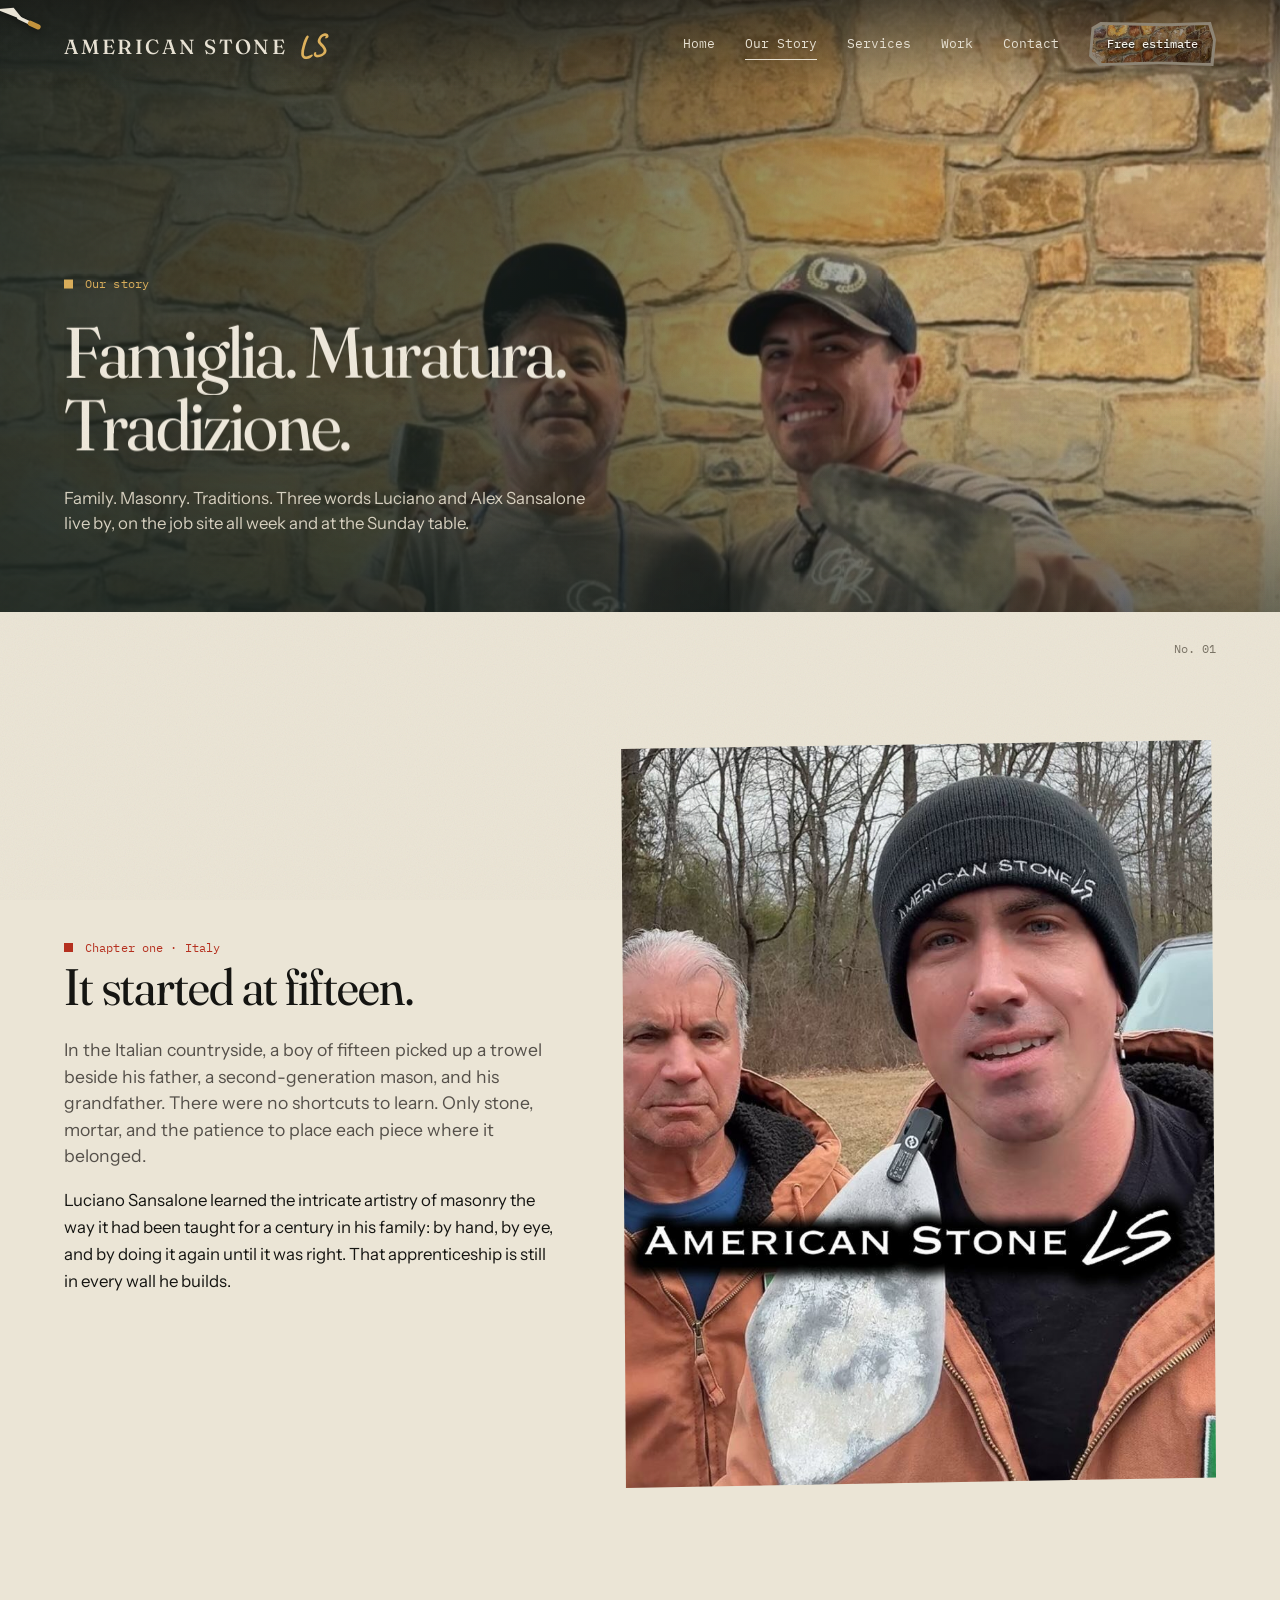
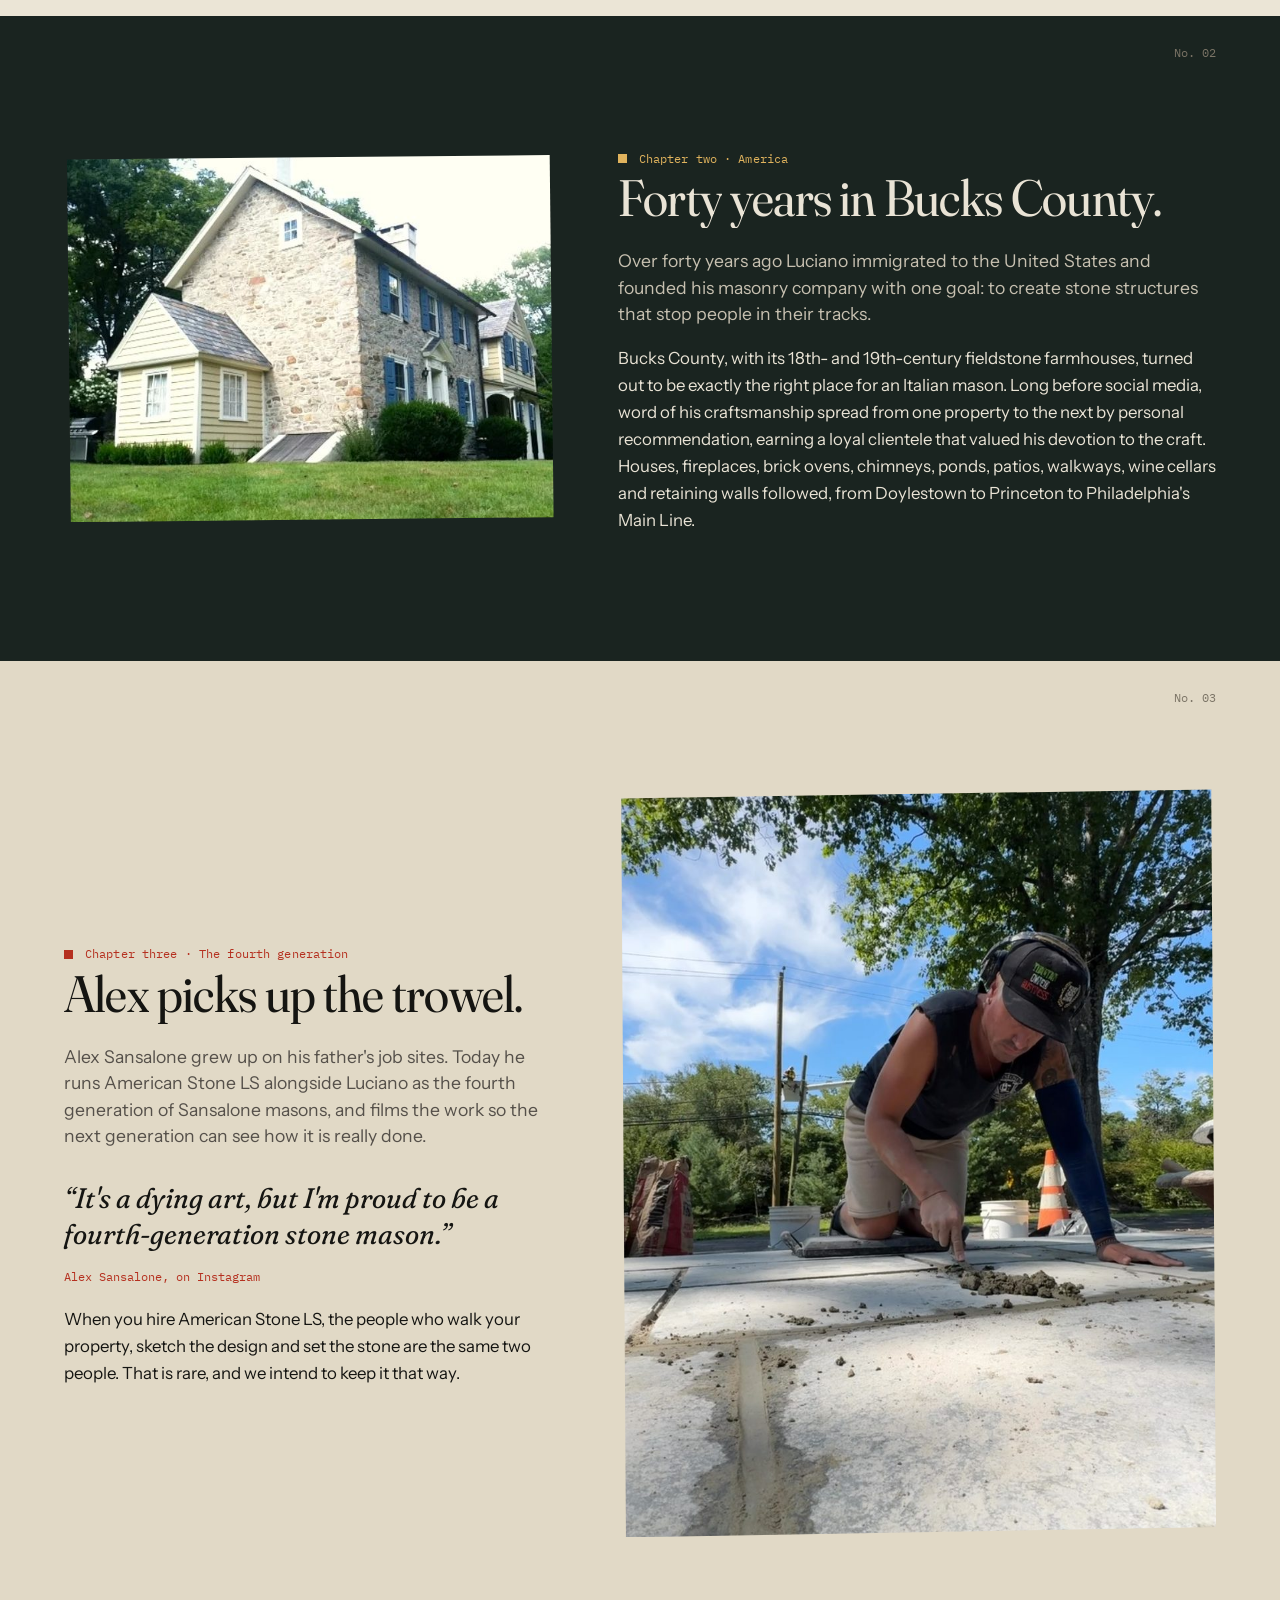
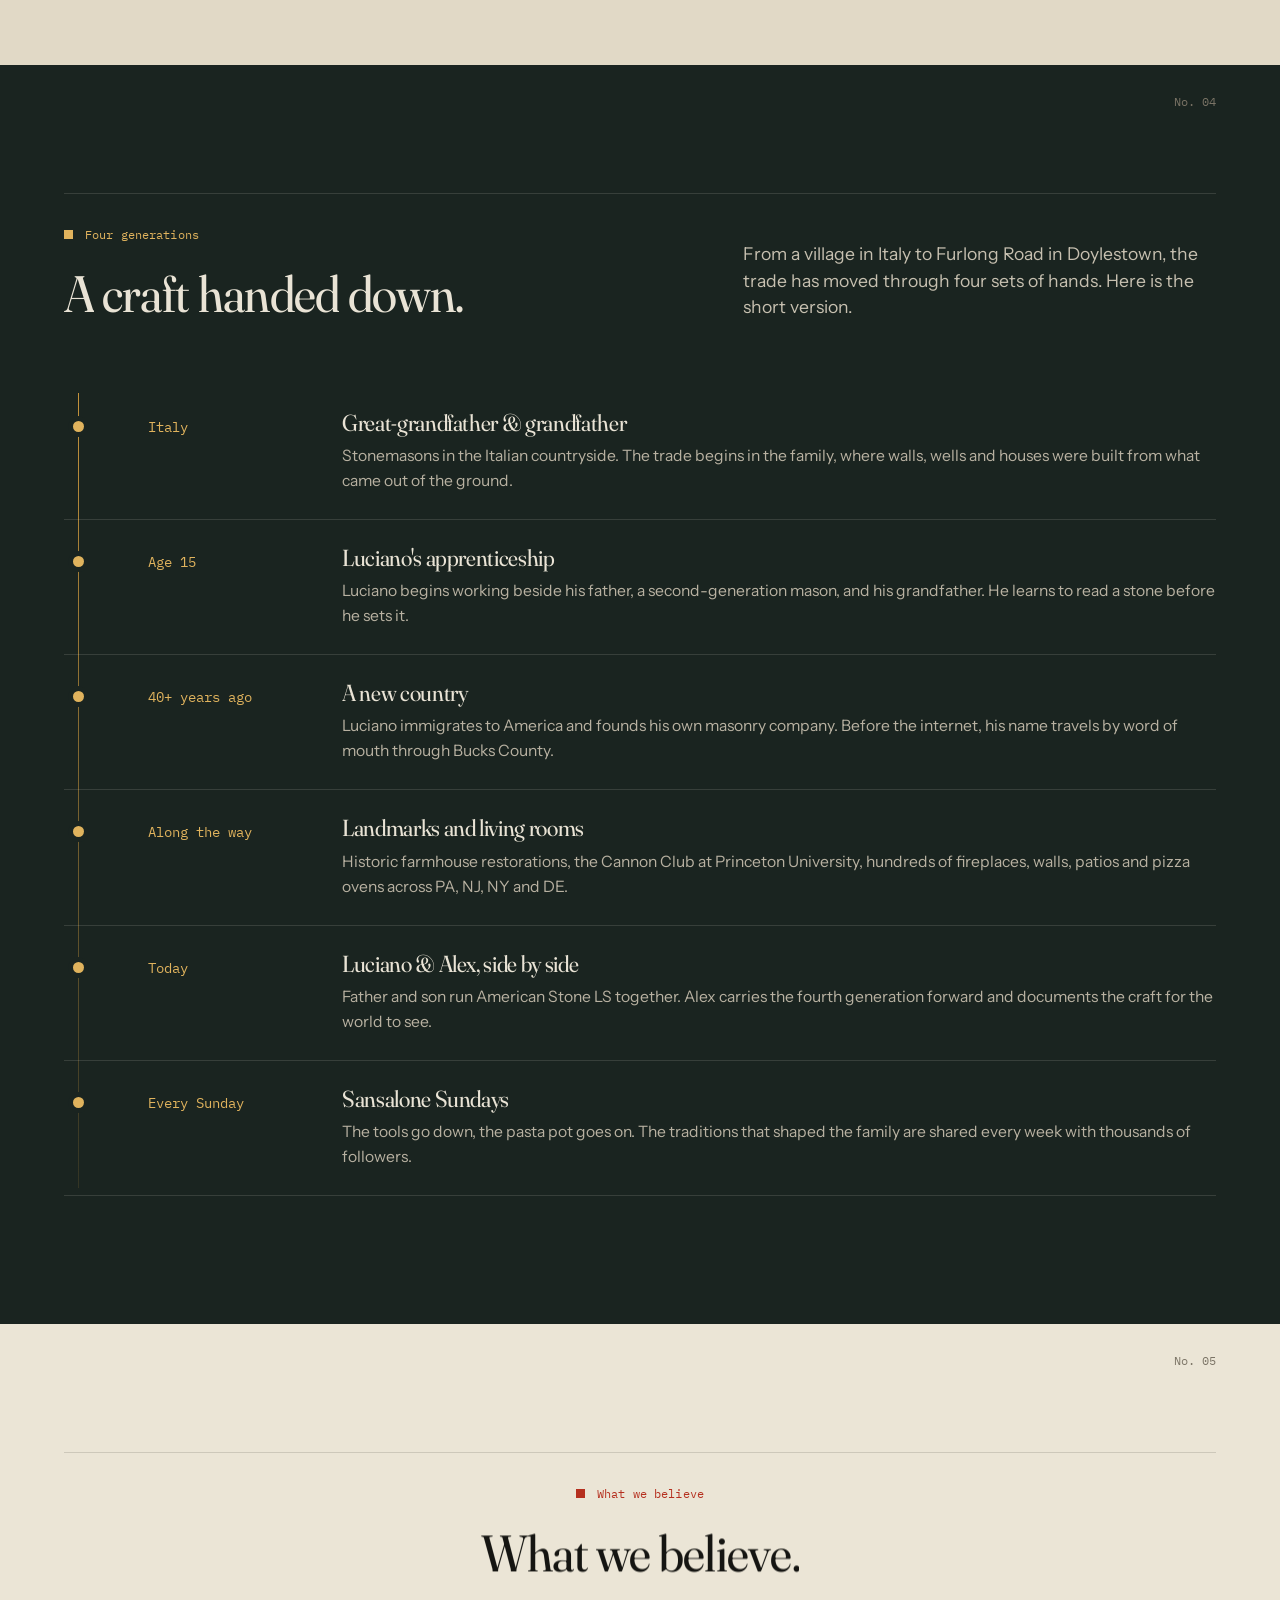
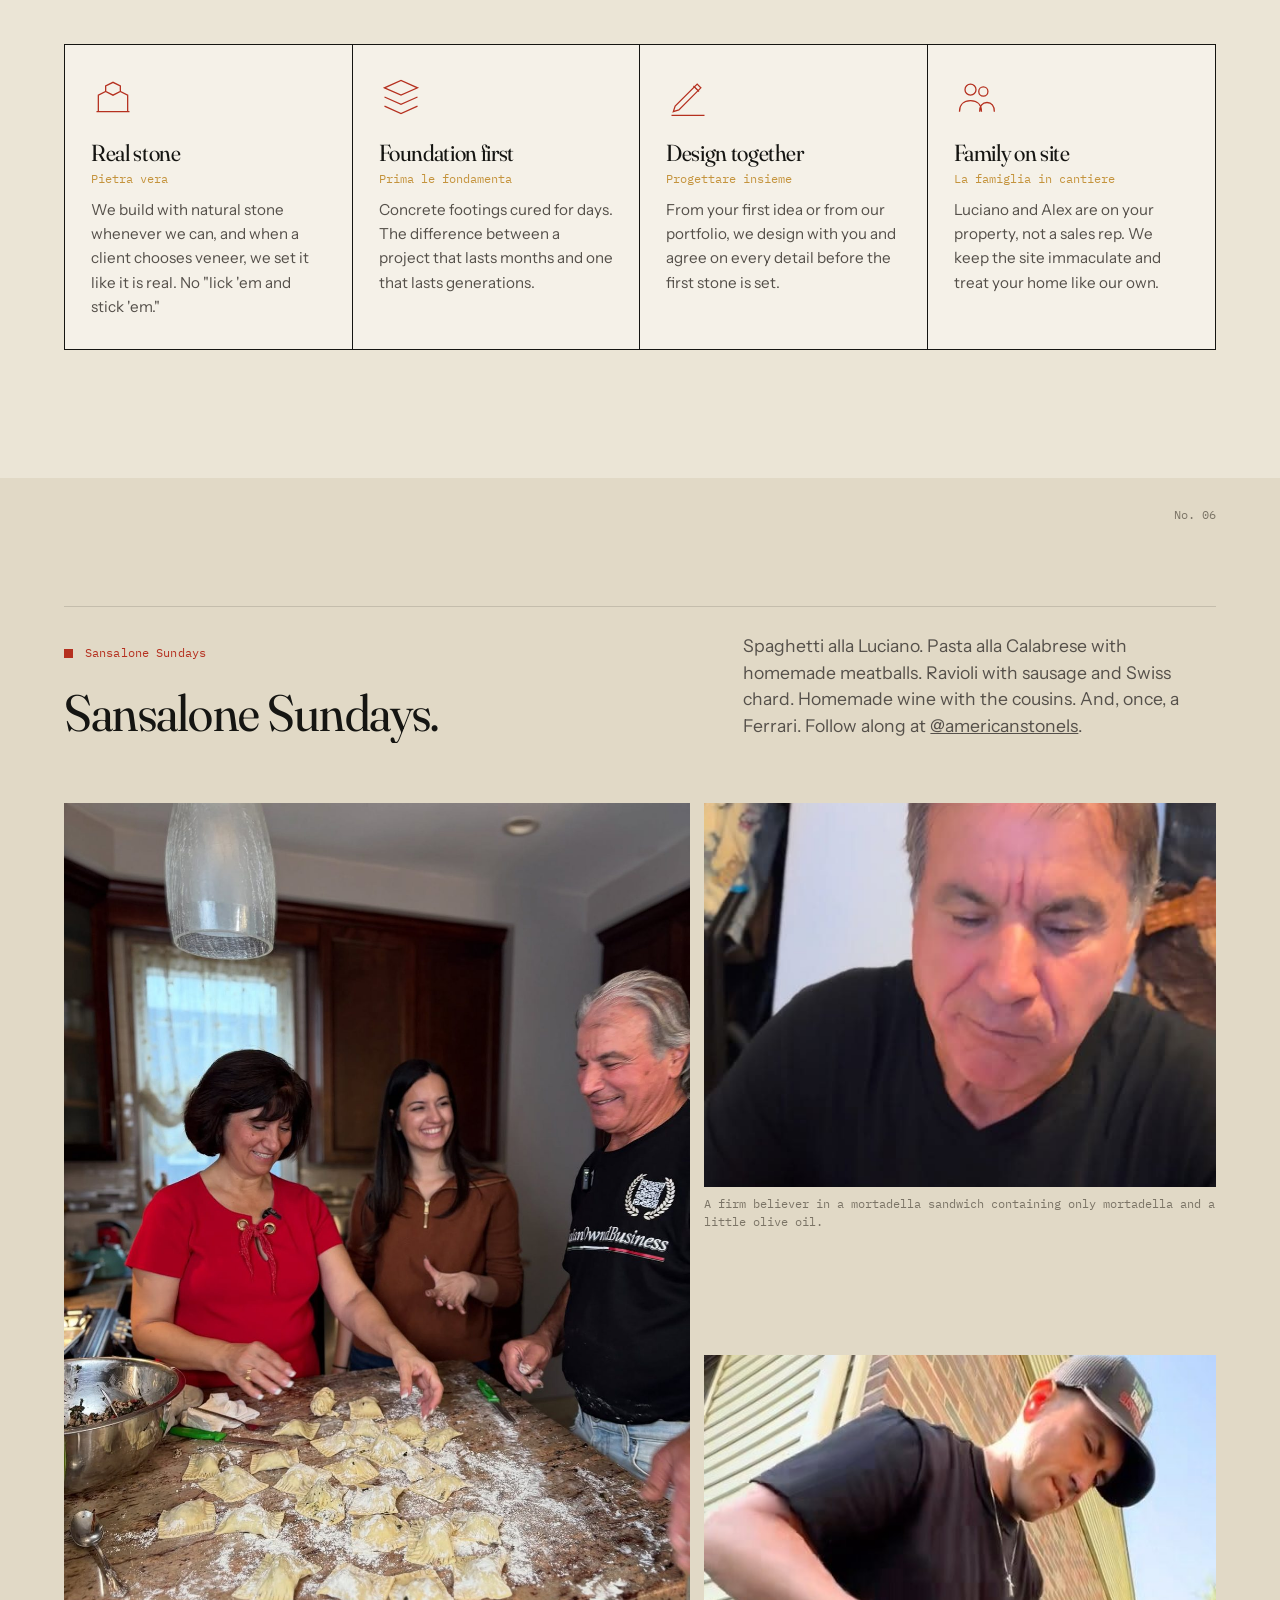
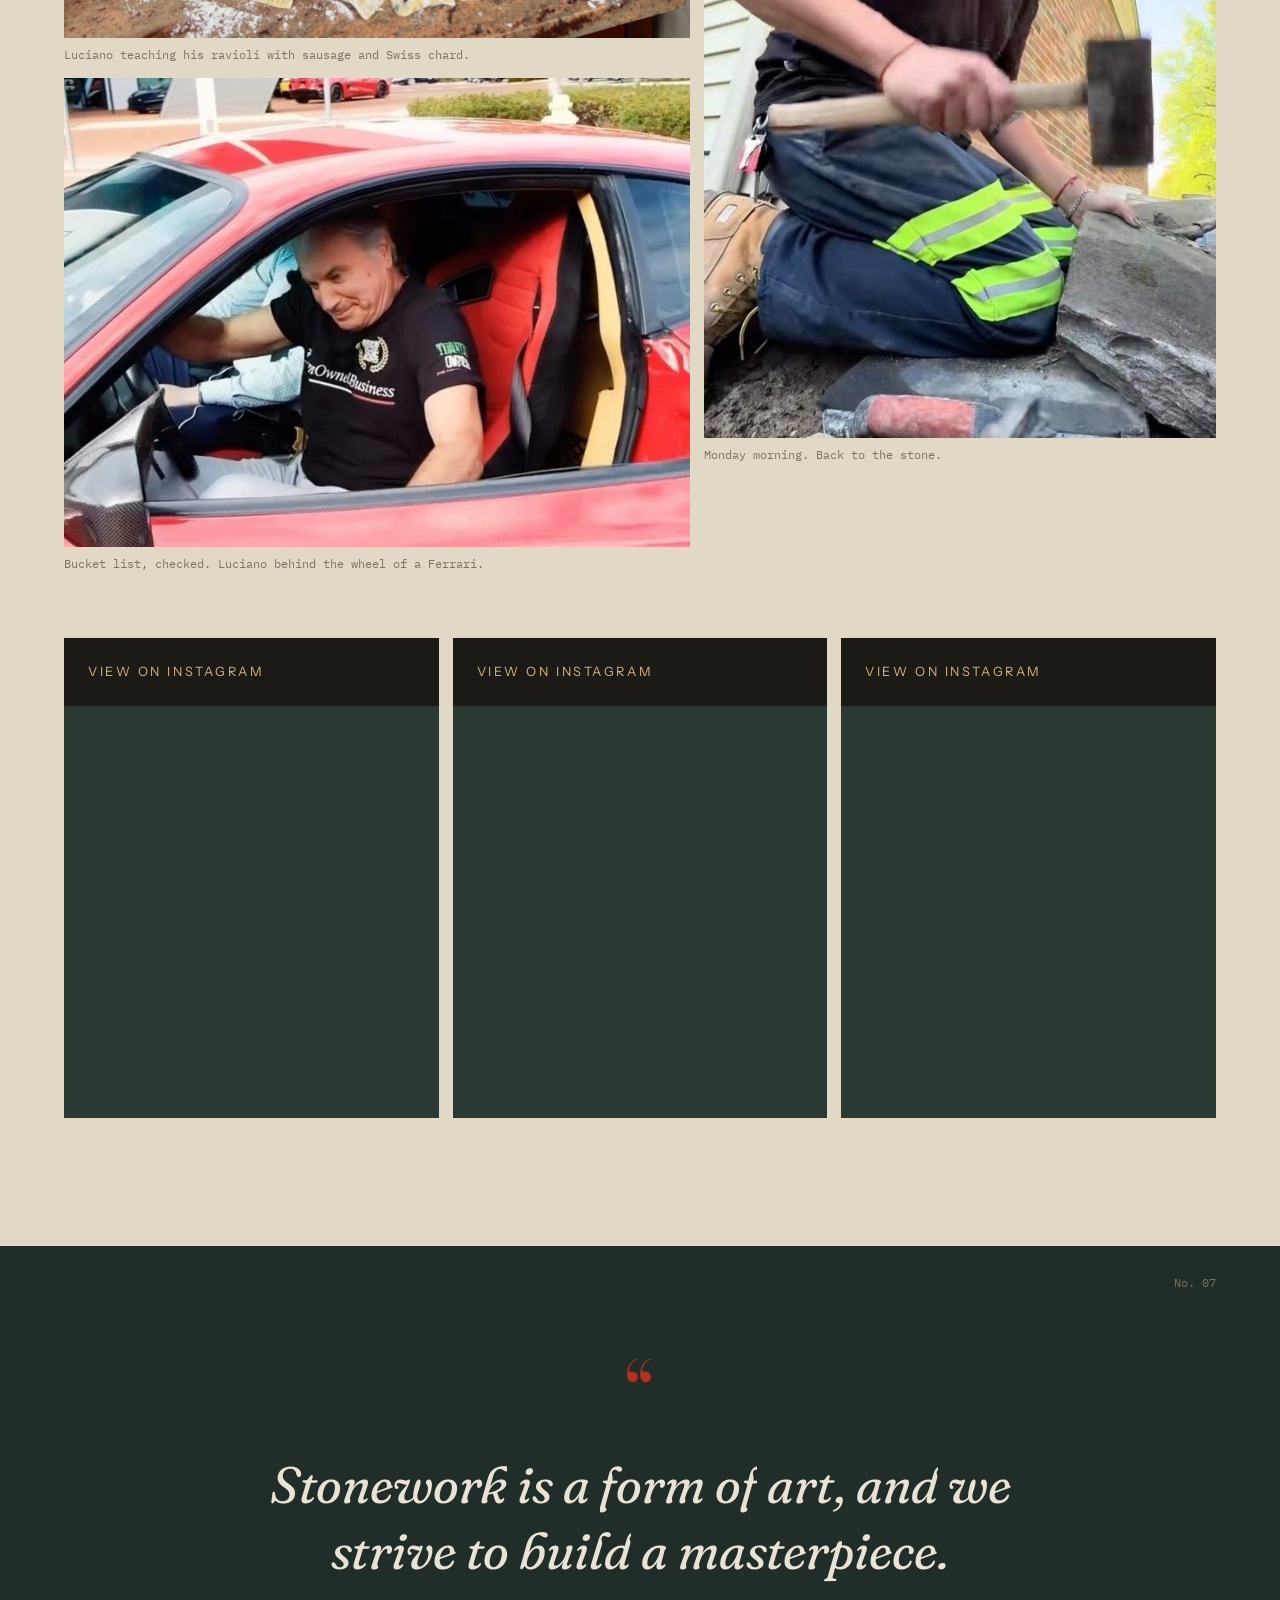
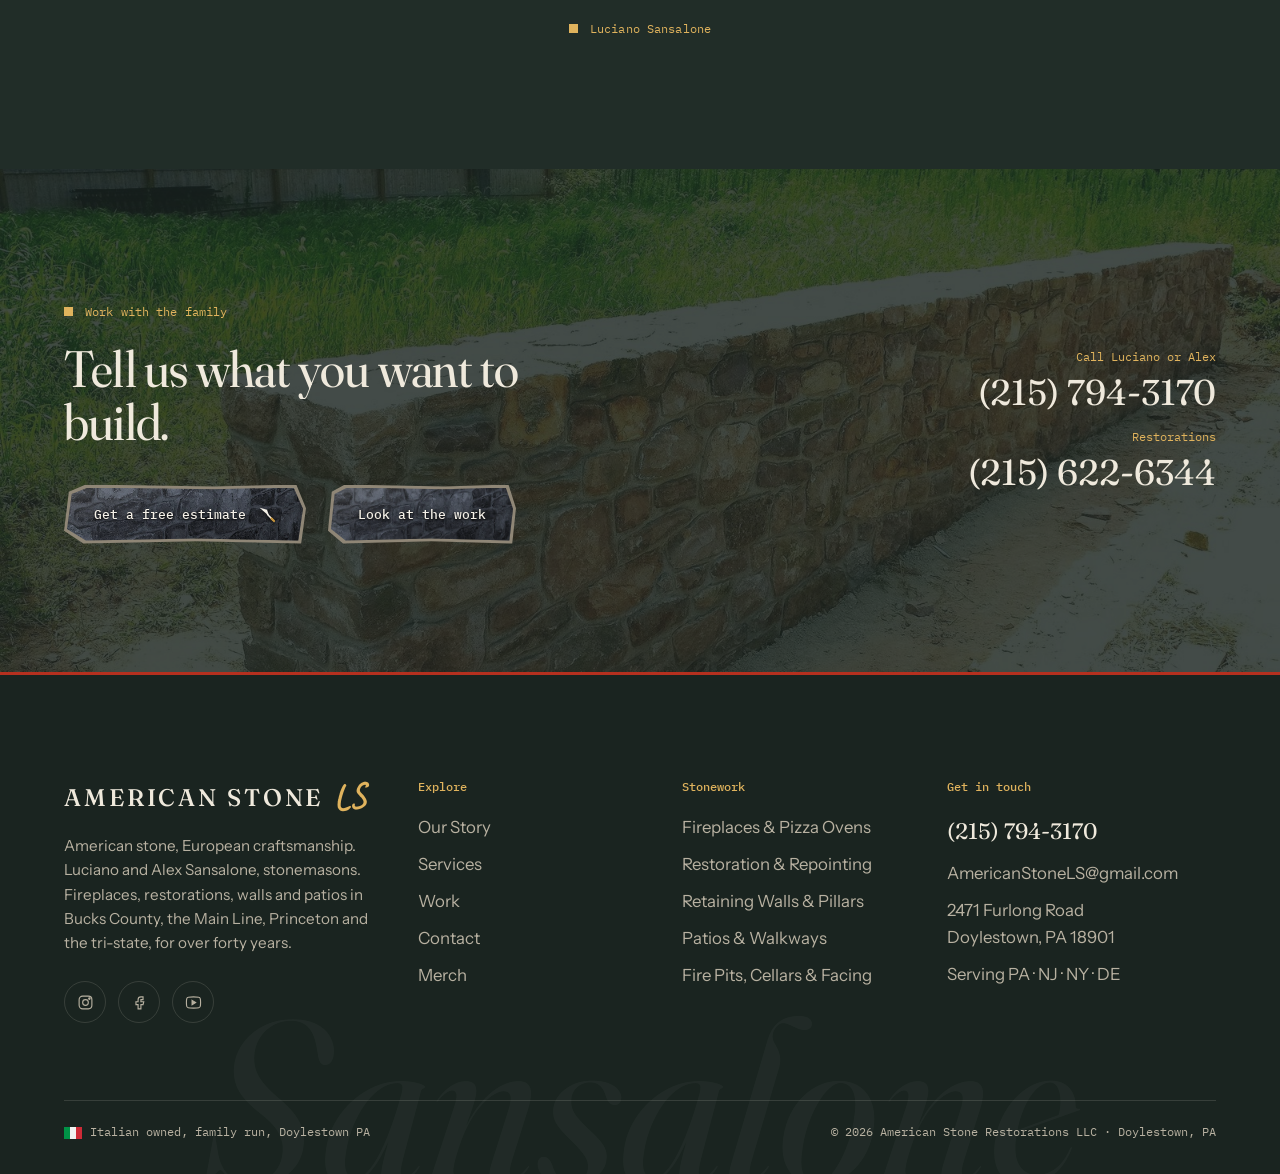
==== commit bfe55947: "Calmer hero, stone-cut buttons, trowel cursor with mortar trail Co-Authored-By: Claude Fable 5.1 <no" ====
--- a/about.html
+++ b/about.html
@@ -15,7 +15,8 @@
 <body>
 <a class="skip" href="#main">Skip to content</a>
 <div class="grain" aria-hidden="true"></div>
-<div class="cursor" aria-hidden="true"></div>
+<div class="cursor" aria-hidden="true"><svg viewBox="0 0 32 32" fill="none"><path d="M3 5l13 3.5L20 20 3 5z" fill="currentColor"/><path d="M17 17l9 9" stroke="currentColor" stroke-width="2.6" stroke-linecap="round"/><path d="M24 24l4.5 4.5" stroke="#c4933c" stroke-width="4" stroke-linecap="round"/></svg><span class="cursor-label"></span></div>
+<canvas class="mortar" aria-hidden="true"></canvas>
 <div class="loader" aria-hidden="true">
   <div class="loader-wall"></div>
   <div class="loader-mark"><span class="wm-text">American Stone</span><span class="wm-ls">LS</span><span class="tag">Doylestown, Pennsylvania</span></div>
--- a/assets/css/styles.css
+++ b/assets/css/styles.css
@@ -101,26 +101,17 @@
 @media (max-width: 960px) { .grid-3, .grid-4 { grid-template-columns: repeat(2, 1fr); } .section-head { grid-template-columns: 1fr; } }
 @media (max-width: 640px) { .grid-2, .grid-3, .grid-4 { grid-template-columns: 1fr; } }
 
-/* ---------- Buttons ---------- */
-.btn { position: relative; display: inline-flex; align-items: center; justify-content: center; gap: 12px; padding: 16px 24px; font-family: var(--font-mono); font-size: 0.82rem; border: 1px solid var(--ink); overflow: hidden; isolation: isolate; transition: color 0.3s, border-color 0.3s; white-space: nowrap; }
-.btn::before { content: ""; position: absolute; inset: 0; z-index: -1; transform: translateY(101%); transition: transform 0.45s var(--ease-in-out); }
-.btn:hover::before, .btn:focus-visible::before { transform: translateY(0); }
-.btn .arrow { width: 15px; height: 15px; transition: transform 0.35s var(--ease-out); }
-.btn:hover .arrow { transform: translateX(4px); }
-.btn-primary { background: var(--rosso); color: var(--chalk); border-color: var(--rosso); }
-.btn-primary::before { background: var(--ink); }
-.btn-primary:hover { border-color: var(--ink); }
-.dark .btn-primary::before, .cta .btn-primary::before { background: var(--chalk); }
-.dark .btn-primary:hover, .cta .btn-primary:hover { color: var(--ink); border-color: var(--chalk); }
-.btn-ghost { color: var(--ink); }
-.btn-ghost::before { background: var(--ink); }
-.btn-ghost:hover { color: var(--chalk); }
-.dark .btn-ghost, .hero .btn-ghost, .cta .btn-ghost { color: #e9e3d5; border-color: rgba(233,227,213,0.55); }
-.dark .btn-ghost::before, .hero .btn-ghost::before, .cta .btn-ghost::before { background: var(--chalk); }
-.dark .btn-ghost:hover, .hero .btn-ghost:hover, .cta .btn-ghost:hover { color: var(--ink); }
-.btn-light { background: var(--chalk); color: var(--ink); border-color: var(--chalk); }
-.btn-light::before { background: var(--rosso); }
-.btn-light:hover { color: var(--chalk); border-color: var(--rosso); }
+/* ---------- Buttons: cut from the wall ---------- */
+.btn { position: relative; display: inline-flex; align-items: center; justify-content: center; gap: 12px; padding: 19px 30px; font-family: var(--font-mono); font-size: 0.82rem; font-weight: 500; color: var(--chalk); text-shadow: 0 1px 2px rgba(0,0,0,0.85), 0 0 10px rgba(0,0,0,0.5); background: #8f8676; clip-path: polygon(2% 12%, 9% 0, 62% 3%, 96% 0, 100% 40%, 98% 100%, 55% 96%, 8% 100%, 0 78%); isolation: isolate; white-space: nowrap; transition: transform 0.35s var(--ease-out), filter 0.35s; }
+.btn::before { content: ""; position: absolute; inset: 3px; z-index: -1; background: var(--stone-tex, url("../img/ui/stone-warm.jpg")) center / cover; clip-path: polygon(2% 12%, 9% 0, 62% 3%, 96% 0, 100% 40%, 98% 100%, 55% 96%, 8% 100%, 0 78%); transition: filter 0.35s; }
+.btn::after { content: ""; position: absolute; inset: 3px; z-index: -1; clip-path: polygon(2% 12%, 9% 0, 62% 3%, 96% 0, 100% 40%, 98% 100%, 55% 96%, 8% 100%, 0 78%); background: linear-gradient(160deg, rgba(255,255,255,0.16), rgba(0,0,0,0.12) 40%, rgba(0,0,0,0.45)); pointer-events: none; }
+.btn:hover { transform: translateY(-2px); }
+.btn:hover::before, .btn:focus-visible::before { filter: brightness(1.18) saturate(1.1); }
+.btn .arrow { width: 18px; height: 18px; transition: transform 0.35s var(--ease-out); filter: drop-shadow(0 1px 1px rgba(0,0,0,0.5)); }
+.btn:hover .arrow { transform: translateX(3px) rotate(-12deg); }
+.btn-primary { --stone-tex: url("../img/ui/stone-warm.jpg"); }
+.btn-ghost, .btn-light { --stone-tex: url("../img/ui/stone-cool.jpg"); }
+.nav .btn { padding: 12px 18px; font-size: 0.78rem; }
 .link { display: inline-flex; align-items: center; gap: 8px; font-family: var(--font-mono); font-size: 0.82rem; border-bottom: 1px solid currentColor; padding-bottom: 3px; transition: color 0.3s; }
 .link:hover { color: var(--rosso); }
 .dark .link:hover { color: var(--ochre-2); }
@@ -143,9 +134,6 @@
 .nav a:not(.btn) { font-family: var(--font-mono); font-size: 0.82rem; position: relative; padding: 6px 0; }
 .nav a:not(.btn)::after { content: ""; position: absolute; left: 0; bottom: 0; width: 100%; height: 1px; background: currentColor; transform: scaleX(0); transform-origin: right; transition: transform 0.4s var(--ease-in-out); }
 .nav a:not(.btn):hover::after, .nav a.is-active::after { transform: scaleX(1); transform-origin: left; }
-.nav .btn { padding: 11px 16px; border-color: currentColor; background: transparent; color: inherit; }
-.nav .btn::before { background: var(--rosso); }
-.nav .btn:hover { color: var(--chalk); border-color: var(--rosso); }
 .burger { display: none; width: 44px; height: 44px; position: relative; z-index: 1001; }
 .burger span { position: absolute; left: 10px; width: 24px; height: 1.5px; background: currentColor; transition: transform 0.4s var(--ease-out), opacity 0.3s, top 0.3s; }
 .burger span:nth-child(1) { top: 16px; } .burger span:nth-child(2) { top: 22px; } .burger span:nth-child(3) { top: 28px; }
@@ -179,37 +167,35 @@
 .loader-line i { position: absolute; inset: 0; background: var(--rosso); transform: scaleX(0); transform-origin: left; }
 .loader.is-done { display: none; }
 
-/* ---------- Cursor ---------- */
-.cursor { position: fixed; top: 0; left: 0; z-index: 9995; pointer-events: none; width: 10px; height: 10px; border-radius: 50%; background: var(--chalk); mix-blend-mode: difference; transform: translate(-50%, -50%); transition: width 0.35s var(--ease-out), height 0.35s var(--ease-out), background 0.3s; display: none; }
-.cursor.is-link { width: 40px; height: 40px; }
-.cursor.is-view { width: 78px; height: 78px; mix-blend-mode: normal; background: var(--rosso); color: var(--chalk); font-family: var(--font-mono); font-size: 0.68rem; display: grid; place-items: center; }
-.cursor.is-view::after { content: attr(data-label); }
-@media (pointer: fine) { .cursor { display: block; } .cursor:not(.is-view)::after { content: none; } }
+/* ---------- Trowel cursor + mortar trail ---------- */
+.cursor { position: fixed; top: 0; left: 0; z-index: 9995; pointer-events: none; width: 42px; height: 42px; color: #e9e3d5; filter: drop-shadow(0 2px 3px rgba(0,0,0,0.45)); transform: translate(-4px, -4px); transition: transform 0.25s var(--ease-out); display: none; }
+.cursor svg { width: 100%; height: 100%; transform: rotate(-20deg); transition: transform 0.3s var(--ease-out); }
+.cursor.is-link svg { transform: rotate(-38deg) scale(1.15); }
+.cursor.is-down svg { transform: rotate(-55deg) scale(0.95); }
+.cursor .cursor-label { position: absolute; left: 36px; top: 4px; padding: 6px 9px; background: var(--rosso); color: var(--chalk); font-family: var(--font-mono); font-size: 0.66rem; white-space: nowrap; opacity: 0; transform: translateX(-6px); transition: opacity 0.25s, transform 0.25s; }
+.cursor.is-view .cursor-label { opacity: 1; transform: none; }
+.mortar { position: fixed; inset: 0; z-index: 9994; pointer-events: none; display: none; }
+@media (pointer: fine) { html.has-trowel, html.has-trowel a, html.has-trowel button, html.has-trowel summary, html.has-trowel input, html.has-trowel textarea, html.has-trowel select, html.has-trowel [role=button] { cursor: none; } html.has-trowel .cursor, html.has-trowel .mortar { display: block; } }
 
 /* ---------- Hero ---------- */
-.hero { position: relative; min-height: 100svh; display: grid; align-items: end; color: #efe9dc; overflow: hidden; padding-top: 120px; }
+.hero { position: relative; min-height: 100svh; display: grid; align-items: center; color: #efe9dc; overflow: hidden; padding-top: 100px; }
 .hero-media { position: absolute; inset: 0; z-index: 0; }
-.hero-media img { width: 100%; height: 100%; object-fit: cover; will-change: transform; transform: scale(1.08); }
-.hero-media::after { content: ""; position: absolute; inset: 0; background: linear-gradient(to top, rgba(26,36,32,0.95) 0%, rgba(26,36,32,0.55) 45%, rgba(26,36,32,0.2) 100%); }
-.hero .container { position: relative; z-index: 1; padding-bottom: clamp(44px, 7vw, 88px); }
-.hero-grid { display: grid; grid-template-columns: 1.35fr 0.65fr; gap: 48px; align-items: end; }
-.hero h1 { margin-top: 24px; max-width: 14ch; }
-.hero .lede { margin-top: 26px; max-width: 52ch; color: #d6cfc0; }
+.hero-media img { width: 100%; height: 100%; object-fit: cover; object-position: center 60%; will-change: transform; transform: scale(1.08); }
+.hero-media::after { content: ""; position: absolute; inset: 0; background: linear-gradient(100deg, rgba(26,36,32,0.9) 0%, rgba(26,36,32,0.72) 38%, rgba(26,36,32,0.25) 70%, rgba(26,36,32,0.1) 100%), linear-gradient(to top, rgba(26,36,32,0.6), rgba(26,36,32,0) 40%); }
+.hero .container { position: relative; z-index: 1; padding-block: clamp(40px, 6vw, 80px); }
+.hero-panel { max-width: 640px; }
+.hero h1 { margin-top: 22px; max-width: 13ch; text-shadow: 0 2px 30px rgba(0,0,0,0.35); }
+.hero .lede { margin-top: 24px; max-width: 40ch; color: #e2dbca; font-size: clamp(1.05rem, 1.3vw, 1.2rem); }
 .hero .btn-group { margin-top: 36px; }
-.hero-aside { display: grid; gap: 20px; justify-items: end; text-align: right; }
-.hero-card { position: relative; width: min(100%, 300px); aspect-ratio: 4 / 5; overflow: hidden; clip-path: var(--cut); background: var(--pine-2); }
-.hero-card img { width: 100%; height: 100%; object-fit: cover; object-position: center 20%; }
-.hero-card figcaption { position: absolute; left: 0; right: 0; bottom: 0; padding: 14px 16px; background: linear-gradient(to top, rgba(26,36,32,0.92), rgba(26,36,32,0)); font-family: var(--font-mono); font-size: 0.72rem; text-align: left; color: var(--ochre-2); }
-.hero-meta { display: grid; gap: 6px; font-family: var(--font-mono); font-size: 0.78rem; color: #c1b9a8; }
-.hero-meta strong { color: #efe9dc; font-weight: 500; }
 .hero-scroll { position: absolute; left: var(--gutter); bottom: 30px; z-index: 2; display: flex; align-items: center; gap: 14px; font-family: var(--font-mono); font-size: 0.7rem; color: #b3ac9c; }
 .hero-scroll i { width: 1px; height: 46px; background: rgba(233,227,213,0.3); position: relative; overflow: hidden; }
 .hero-scroll i::after { content: ""; position: absolute; inset: 0; background: var(--ochre-2); transform: translateY(-100%); animation: scrollHint 2.2s var(--ease-in-out) infinite; }
 @keyframes scrollHint { 0% { transform: translateY(-100%); } 60% { transform: translateY(100%); } 100% { transform: translateY(100%); } }
-.hero-small { min-height: 70svh; }
+.hero-small { min-height: 68svh; align-items: end; }
 .hero-small h1 { font-size: clamp(2.6rem, 5.6vw, 5rem); }
+.hero-small .lede { max-width: 48ch; }
 @media (max-width: 960px), (max-height: 740px) { .hero-scroll { display: none; } }
-@media (max-width: 960px) { .hero-grid { grid-template-columns: 1fr; } .hero-aside { justify-items: start; text-align: left; } .hero-card { width: min(100%, 240px); } }
+@media (max-width: 640px) { .hero { align-items: end; } .hero-media img { object-position: 60% center; } }
 
 .split .w { display: inline-block; overflow: hidden; vertical-align: bottom; padding-bottom: 0.08em; margin-bottom: -0.08em; }
 .split .wi { display: inline-block; transform: translateY(110%); will-change: transform; }
